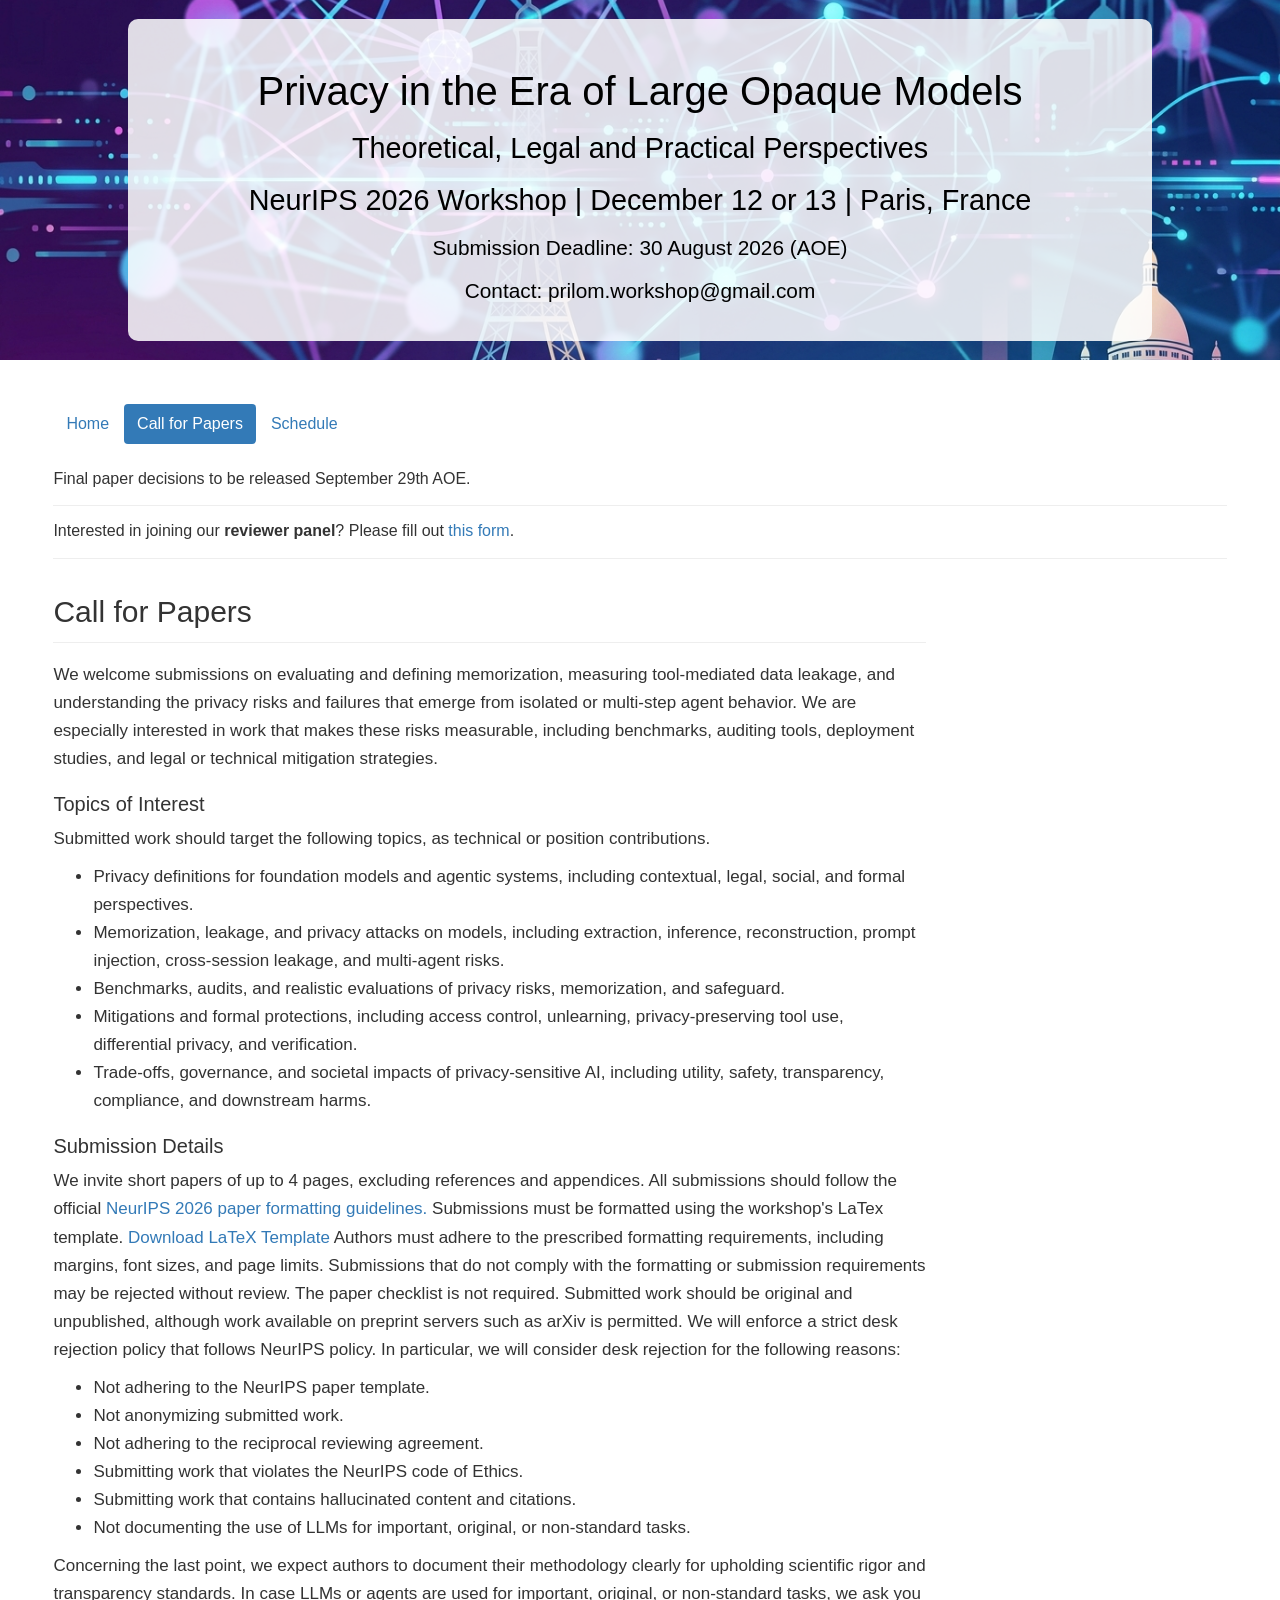
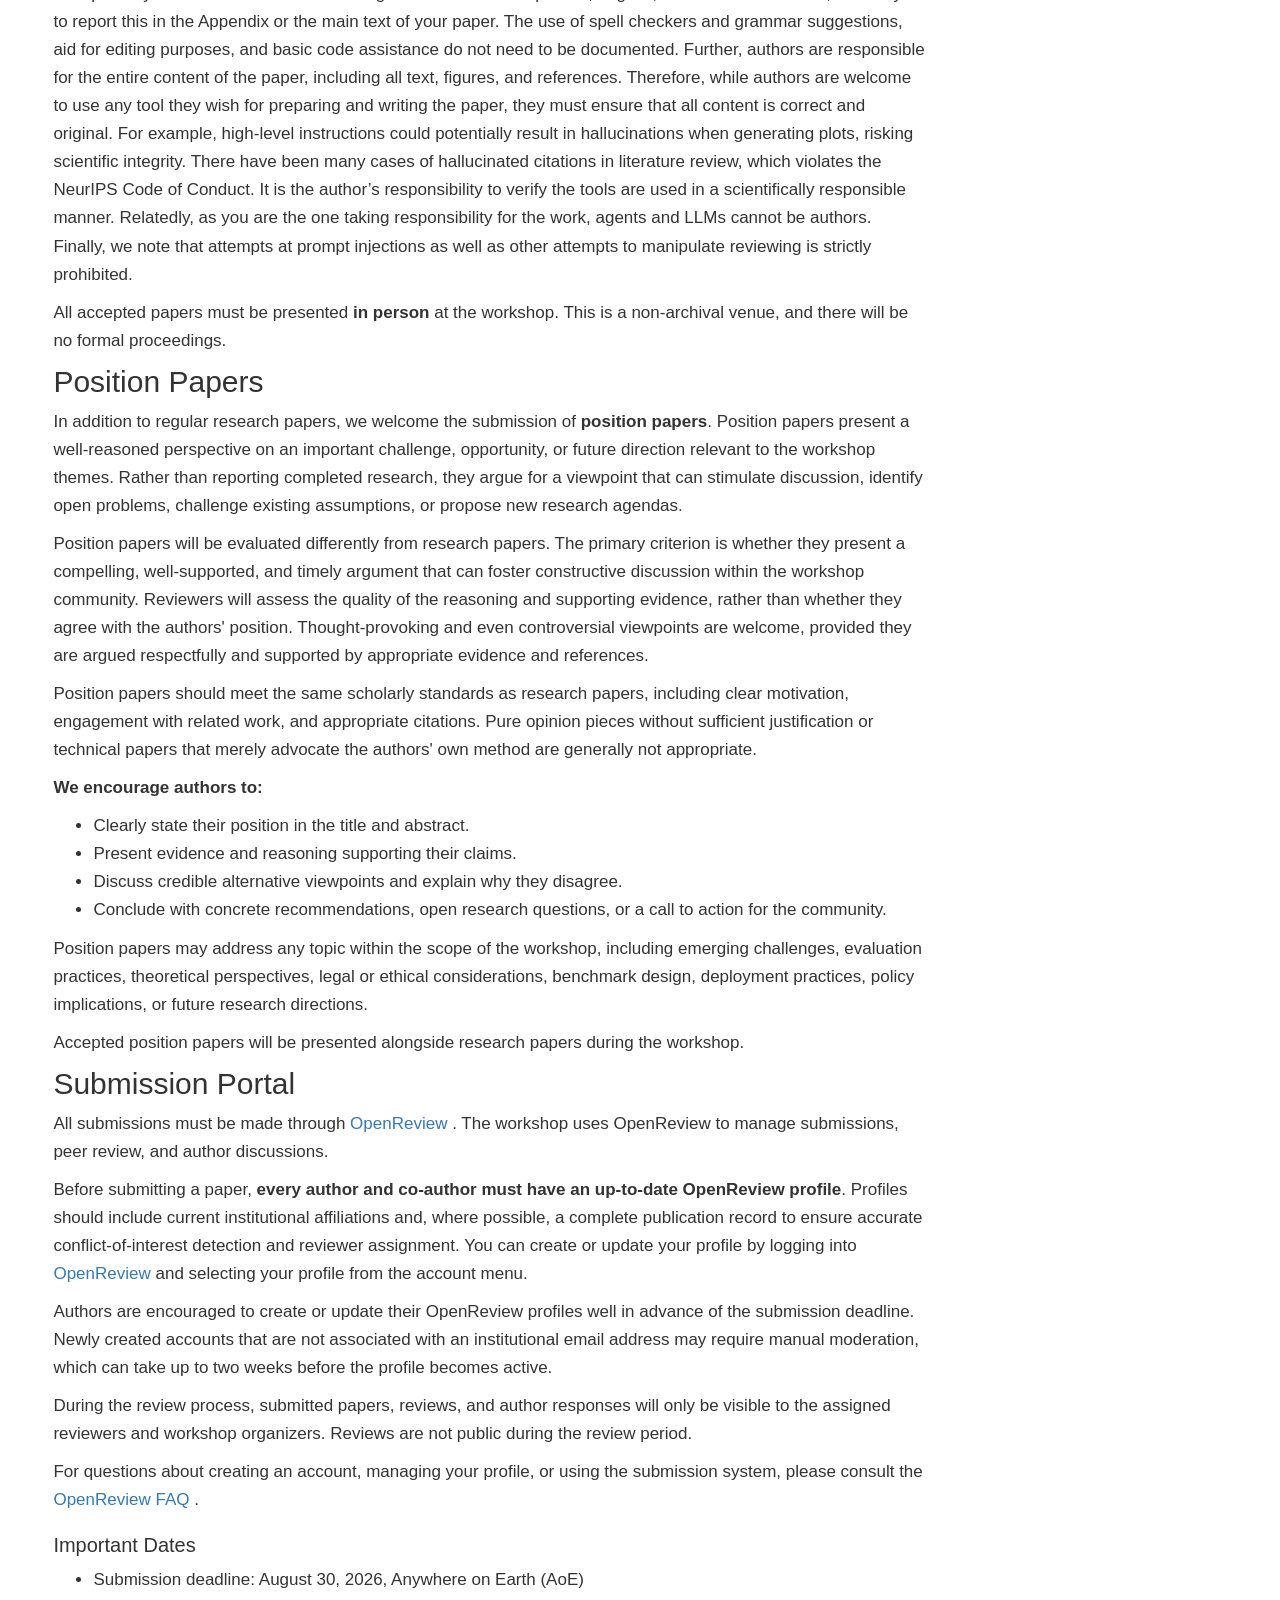
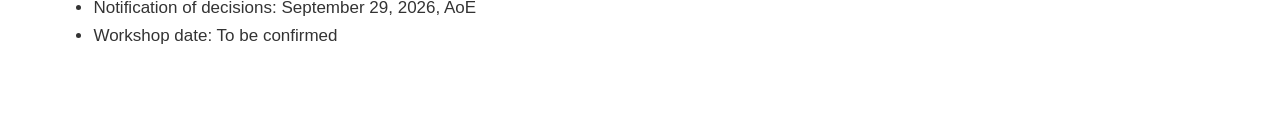
==== call_for_papers.html @ 222d39ac "Update LaTeX template download link for PriLOM workshop" ====
<!DOCTYPE html>
<html lang="en">
<head>
  <meta charset="UTF-8" />
  <meta name="author" content="PLOM Organizers" />
  <meta name="description" content="Workshop on Privacy in the Era of Large Opaque Models." />
  <meta name="viewport" content="width=device-width, initial-scale=1" />
  <title>Home | Privacy in the Era of Large Opaque Models</title>

  <!-- Bootstrap 3.3.1 (matches original) -->
  <link rel="stylesheet" href="https://maxcdn.bootstrapcdn.com/bootstrap/3.3.1/css/bootstrap.min.css" />
  <!-- Site stylesheet -->
  <link rel="stylesheet" href="style.css" />
</head>
<body>

<!-- ══════════════════════════════════
     JUMBOTRON
══════════════════════════════════ -->
<div class="jumbotron jumbotron-fluid back">
  <div class="container">
    <h1>Privacy in the Era of Large Opaque Models</h1>
    <h2>Theoretical, Legal and Practical Perspectives</h2>
    <h2>NeurIPS 2026 Workshop | December 12 or 13 | Paris, France</h2>
    <h3>Submission Deadline: 30 August 2026 (AOE)</h3>
    <h3>Contact: <a href="mailto:">prilom.workshop@gmail.com</a></h3>
  </div>
</div>

<!-- ══════════════════════════════════
     TOP NAV
══════════════════════════════════ -->
<div class="container">
  <nav class="top-nav">
    <ul class="nav nav-pills">
      <li ><a href="index.html">Home</a></li>
      <li class="active"><a href="call_for_papers.html">Call for Papers</a></li>
      <li><a href="schedule.html">Schedule</a></li>
      <li class="dropdown">
      </li>
    </ul>
  </nav>
</div>

<!-- ══════════════════════════════════
     ANNOUNCEMENTS
══════════════════════════════════ -->
<div class="container">
  <div class="row">
    <div class="col-xs-12">

      <div class="alert alert-info announcement" role="alert">
        Final paper decisions to be released September 29th AOE.
      </div>
      <div class="alert alert-info announcement" role="alert">
        Interested in joining our <strong>reviewer panel</strong>?
        Please fill out <a href="https://docs.google.com/forms/d/e/1FAIpQLSf-nZZMJaAhiIRJdKWaLdur88XLGtNEYJJ_a1kSJvndmay48g/viewform">this form</a>.
      </div>

    </div>
  </div>
</div>

<!-- ══════════════════════════════════
     MAIN TWO-COLUMN LAYOUT
══════════════════════════════════ -->
<div class="container">
  <div class="row">

    <!-- Main content -->
    <div class="col-xs-12 col-sm-9 col-md-9" id="main-content">
       <section id="cfp">
        <h2>Call for Papers</h2>
        <hr />
      
        <p>
          We welcome submissions on evaluating and defining memorization, measuring tool-mediated data leakage, 
          and understanding the privacy risks and failures that emerge from isolated or multi-step agent behavior. 
          We are especially interested in work that makes these risks measurable, including benchmarks, auditing tools, 
          deployment studies, and legal or technical mitigation strategies. 

        </p>
      
        <h3>Topics of Interest</h3>
         <p> Submitted work should target the following topics, as technical or position contributions.</p>
      
        <ul>
          <li>Privacy definitions for foundation models and agentic systems, including contextual, legal, social, and formal perspectives.</li>
        
          <li>Memorization, leakage, and privacy attacks on models, including extraction, inference, reconstruction, prompt injection, cross-session leakage, and multi-agent risks.</li>
        
          <li>Benchmarks, audits, and realistic evaluations of privacy risks, memorization, and safeguard.</li>
        
          <li>Mitigations and formal protections, including access control, unlearning, privacy-preserving tool use, differential privacy, and verification.</li>
        
          <li>Trade-offs, governance, and societal impacts of privacy-sensitive AI, including utility, safety, transparency, compliance, and downstream harms.</li>
        </ul>

        <h3>Submission Details</h3>

        <p>
          We invite short papers of up to 4 pages, excluding references and
          appendices. All submissions should follow the official
          <a href="https://media.neurips.cc/Conferences/NeurIPS2026/Formatting_Instructions_For_NeurIPS_2026.zip">
            NeurIPS 2026 paper formatting guidelines. 
          </a>
          Submissions must be formatted using the workshop's LaTex template. 
          <a href="assets/Formatting_Instructions_For_PriLOM_Workshop_NeurIPS_2026.zip"
             download>
            Download LaTeX Template
          </a>

          Authors must adhere to the prescribed formatting requirements, including margins, font sizes, and page limits. 
        Submissions that do not comply with the formatting or submission requirements may be rejected without review.
          The paper checklist is not required. 

          Submitted work should be original and unpublished, although work
          available on preprint servers such as arXiv is permitted. 
          We will enforce a strict desk rejection policy that follows NeurIPS policy. 
          In particular, we will consider desk rejection for the following reasons:
          <ul>
            <li> Not adhering to the NeurIPS paper template.</li>
            <li> Not anonymizing submitted work. </li>
            <li> Not adhering to the reciprocal reviewing agreement.  </li>
            <li> Submitting work that violates the NeurIPS code of Ethics. </li>
            <li> Submitting work that contains hallucinated content and citations. </li>
            <li> Not documenting the use of LLMs for important, original, or non-standard tasks. </li>
          </ul>

        </p>

         <p> Concerning the last point, we expect authors to document their methodology clearly for upholding scientific rigor 
           and transparency standards. In case LLMs or agents are used for important, original, or non-standard tasks, 
           we ask you to report this in the Appendix or the main text of your paper. 
           The use of spell checkers and grammar suggestions, aid for editing purposes, and basic code assistance do not need to be documented. 
           Further, authors are responsible for the entire content of the paper, including all text, figures, and references. 
           Therefore, while authors are welcome to use any tool they wish for preparing and writing the paper, they must ensure 
           that all content is correct and original. For example, high-level instructions could potentially result 
           in hallucinations when generating plots, risking scientific integrity. There have been many cases of 
           hallucinated citations in literature review, which violates the NeurIPS Code of Conduct. 
           It is the author’s responsibility to verify the tools are used in a scientifically responsible manner. 
           Relatedly, as you are the one taking responsibility for the work, agents and LLMs cannot be authors. Finally, we note that 
           attempts at prompt injections as well as other attempts to manipulate reviewing is strictly prohibited.
</p>

        <p>
          All accepted papers must be presented <strong>in person</strong> at
          the workshop. This is a non-archival venue, and there will be no
          formal proceedings.
        </p>

         <h2>Position Papers</h2>

        <p>
          In addition to regular research papers, we welcome the submission of
          <strong>position papers</strong>. Position papers present a well-reasoned
          perspective on an important challenge, opportunity, or future direction
          relevant to the workshop themes. Rather than reporting completed research,
          they argue for a viewpoint that can stimulate discussion, identify open
          problems, challenge existing assumptions, or propose new research agendas.
        </p>
        
        <p>
          Position papers will be evaluated differently from research papers. The
          primary criterion is whether they present a compelling, well-supported, and
          timely argument that can foster constructive discussion within the workshop
          community. Reviewers will assess the quality of the reasoning and supporting
          evidence, rather than whether they agree with the authors' position.
          Thought-provoking and even controversial viewpoints are welcome, provided
          they are argued respectfully and supported by appropriate evidence and
          references.
        </p>
        
        <p>
          Position papers should meet the same scholarly standards as research papers,
          including clear motivation, engagement with related work, and appropriate
          citations. Pure opinion pieces without sufficient justification or technical
          papers that merely advocate the authors' own method are generally not
          appropriate.
        </p>
        
        <p><strong>We encourage authors to:</strong></p>
        <ul>
          <li>Clearly state their position in the title and abstract.</li>
          <li>Present evidence and reasoning supporting their claims.</li>
          <li>Discuss credible alternative viewpoints and explain why they disagree.</li>
          <li>Conclude with concrete recommendations, open research questions, or a call to action for the community.</li>
        </ul>
        
        <p>
          Position papers may address any topic within the scope of the workshop,
          including emerging challenges, evaluation practices, theoretical
          perspectives, legal or ethical considerations, benchmark design, deployment
          practices, policy implications, or future research directions.
        </p>
        
        <p>
          Accepted position papers will be presented alongside research papers during
          the workshop.
        </p>

        <h2>Submission Portal</h2>

          <p>
            All submissions must be made through
            <a href="https://openreview.net/group?id=NeurIPS.cc/2026/Workshop/MPLR-FM#tab-your-consoles" target="_blank" rel="noopener noreferrer">
              OpenReview
            </a>.
            The workshop uses OpenReview to manage submissions, peer review, and author
            discussions.
          </p>
          
          <p>
            Before submitting a paper, <strong>every author and co-author must have an
            up-to-date OpenReview profile</strong>. Profiles should include current
            institutional affiliations and, where possible, a complete publication
            record to ensure accurate conflict-of-interest detection and reviewer
            assignment. You can create or update your profile by logging into
            <a href="https://openreview.net/" target="_blank" rel="noopener noreferrer">
              OpenReview
            </a>
            and selecting your profile from the account menu.
          </p>
          
          <p>
            Authors are encouraged to create or update their OpenReview profiles well in
            advance of the submission deadline. Newly created accounts that are not
            associated with an institutional email address may require manual moderation,
            which can take up to two weeks before the profile becomes active.
          </p>
          
          <p>
            During the review process, submitted papers, reviews, and author responses
            will only be visible to the assigned reviewers and workshop organizers.
            Reviews are not public during the review period.
          </p>
          
          <p>
            For questions about creating an account, managing your profile, or using the
            submission system, please consult the
            <a href="https://openreview.net/faq" target="_blank" rel="noopener noreferrer">
              OpenReview FAQ
            </a>.
          </p>

        <h3>Important Dates</h3>

        <ul>
          <li>Submission deadline: August 30, 2026, Anywhere on Earth (AoE)</li>
          <li>Notification of decisions: September 29, 2026, AoE</li>
          <li>Workshop date: To be confirmed</li>
        </ul>
      </section>
     </div><!-- /main-content -->
  </div><!-- /row -->
</div><!-- /container -->
  
      

<!-- Scripts -->
<script src="https://ajax.googleapis.com/ajax/libs/jquery/1.11.1/jquery.min.js"></script>
<script src="https://maxcdn.bootstrapcdn.com/bootstrap/3.3.1/js/bootstrap.min.js"></script>
<script src="script.js"></script>
</body>
</html>
---- style.css ----
body {
  font-family: "Helvetica Neue", Helvetica, Arial, sans-serif;
  font-size: 16px;
  line-height: 1.6;
  color: #333;
  background: #fff;
}

.container {
  width: 94%;
  max-width: 1350px;
}

a {
  color: #337ab7;
}

a:hover,
a:focus {
  color: #23527c;
}

h1, h2, h3 {
  font-family: inherit;
}

p {
  margin: 0 0 10px;
}

hr {
  margin-top: 16px;
  margin-bottom: 16px;
  border: 0;
  border-top: 1px solid #eee;
}

/* Custom Header Styling */
.back {
  background-image: url('Background_header.png');
  background-size: cover;
  background-position: center;
  background-repeat: no-repeat;
  height: 40vh; /* Header height reduced by 1/3 */
  display: flex;
  justify-content: center;
  align-items: center;
}

.jumbotron .container {
  background-color: rgba(255, 255, 255, 0.85); /* Light background */
  color: #000000; /* Black text */
  padding: 30px;
  border-radius: 10px;
  text-align: center;
  max-width: 80%;
  width: 100%;
}

/* Force all text inside the box to be black */
.jumbotron .container h1,
.jumbotron .container h2,
.jumbotron .container h3,
.jumbotron .container a {
  color: #000000;
}

.jumbotron h1 {
  font-size: 2.5em; /* Slightly adjusted to fit smaller header height */
  margin-bottom: 15px;
}

.jumbotron h2 {
  font-size: 1.8em;
  margin-bottom: 10px;
}

.jumbotron h3 {
  font-size: 1.3em;
  margin-bottom: 8px;
}

/* Top navigation: classic Bootstrap-pills look */
.top-nav {
  padding: 14px 0 10px;
  margin-bottom: 12px;
}

.top-nav .nav-pills > li > a {
  padding: 7px 13px;
  border-radius: 4px;
  color: #337ab7;
  font-weight: 400;
  font-size: 16px
}

.top-nav .nav-pills > li.active > a,
.top-nav .nav-pills > li.active > a:hover,
.top-nav .nav-pills > li.active > a:focus {
  color: #fff;
  background-color: #337ab7;
}

.top-nav .nav-pills > li > a:hover,
.top-nav .nav-pills > li > a:focus {
  background-color: #eee;
}

.top-nav .dropdown-menu {
  font-size: 16px;
}

/* Announcements: match the old page's simple text + horizontal rule feel */
.announcement {
  padding: 0;
  margin: 0 0 12px;
  border: 0;
  border-radius: 0;
  background: transparent !important;
  color: #333 !important;
  font-size: 16px;
}

.announcement:after {
  content: "";
  display: block;
  margin-top: 14px;
  border-top: 1px solid #eee;
}

.announcement a {
  font-weight: 400;
  color: #337ab7 !important;
}

/* Sidebar */
#sidebar {
  padding-top: 28px;
}

.sidebar-nav {
  position: sticky;
  top: 15px;
}

.sidebar-nav > li > a {
  color: #337ab7;
  padding: 4px 10px;
  font-size: 16px;
}

.sidebar-nav > li > a:hover,
.sidebar-nav > li > a:focus {
  background: #eee;
  color: #23527c;
}

.sidebar-nav > li.active > a,
.sidebar-nav > li.active > a:hover,
.sidebar-nav > li.active > a:focus {
  color: #fff;
  background: #337ab7;
  border-radius: 4px;
}

/* Main content */
#main-content {
  padding-bottom: 60px;
  font-size: 17px;
  line-height: 1.65;
}

section {
  padding-top: 24px;
  scroll-margin-top: 18px;
}

section h1,
section h2 {
  margin-top: 0;
  margin-bottom: 10px;
  font-weight: 500;
  line-height: 1.1;
  color: #333;
}

section h1 {
  font-size: 36px;
}

section h2 {
  font-size: 30px;
}

section h3 {
  font-size: 20px;
}

section hr {
  border-top: 1px solid #eee;
  margin: 14px 0 18px;
}

/* About image */
.about-img-wrap {
  margin: 18px 0 20px;
  text-align: center;
}

.about-img {
  display: inline-block;
  max-width: 100%;
  height: auto;
  border-radius: 0;
  box-shadow: none;
}

/* People grid */
.person-row {
  margin-top: 4px;
}

.person-card {
  text-align: center;
  min-height: 240px;
  margin-bottom: 32px;
  padding: 0 8px;
}

.person-photo-wrap {
  display: flex;
  justify-content: center;
  margin-bottom: 9px;
}

.person-initials,
.person-photo {
  width: 150px;
  height: 150px;
  border-radius: 50%;
  border: 1px solid #ddd;
}

.person-initials {
  display: flex;
  align-items: center;
  justify-content: center;
  background: #f5f5f5;
  color: #555;
  font-size: 22px;
  font-weight: 500;
}

.person-photo {
  object-fit: cover;
}

.person-name {
  margin-bottom: 2px;
  font-size: 16px;
  line-height: 1.3;
  font-weight: 600;
}

.person-name a {
  color: #337ab7;
}

.person-role {
  margin-bottom: 0;
  font-size: 13px;
  line-height: 1.35;
  color: #555;
}

/* Sponsors */
.sponsor-level {
  margin: 0 0 14px;
  font-size: 22px;
  font-weight: 500;
  color: #333;
}

.sponsor-logos {
  display: flex;
  flex-wrap: wrap;
  align-items: center;
  gap: 26px;
  margin-bottom: 18px;
}

.sponsor-logo {
  max-height: 70px;
  max-width: 210px;
  object-fit: contain;
}

/* Mobile */
@media (max-width: 767px) {
  .back {
    padding: 28px 0 24px;
  }

  .back h1 {
    font-size: 28px;
  }

  .back h2 {
    font-size: 18px;
  }

  .back h3 {
    font-size: 14px;
  }

  .top-nav {
    overflow-x: auto;
    white-space: nowrap;
  }

  .top-nav .nav-pills > li {
    float: none;
    display: inline-block;
  }

  section h1 {
    font-size: 30px;
  }

  section h2 {
    font-size: 26px;
  }

  .person-card {
    min-height: 132px;
  }

  .person-initials,
  .person-photo {
    width: 66px;
    height: 66px;
    font-size: 18px;
  }
}

/* ========================================
   WORKSHOP SCHEDULE
======================================== */

.schedule-table {
  margin-top: 20px;
  background-color: #ffffff;
  border-collapse: separate;
  border-spacing: 0;
}

.schedule-table > thead > tr > th {
  padding: 13px 15px;
  vertical-align: middle;
  color: #2f4f68;
  background-color: #edf3f7;
  border-color: #d7e1e8;
  font-weight: 600;
}

.schedule-table > thead > tr:first-child > th {
  font-size: 17px;
  letter-spacing: 0.2px;
}

.schedule-table > tbody > tr > td {
  padding: 14px 15px;
  vertical-align: middle;
  border-color: #dfe6eb;
  line-height: 1.5;
}

.schedule-time-heading {
  width: 85px;
}

.schedule-time {
  width: 85px;
  white-space: nowrap;
  text-align: center;
  color: #37546b;
  font-weight: 600;
}

.schedule-event {
  min-width: 260px;
}

.session-icon {
  display: inline-block;
  width: 20px;
  margin-right: 7px;
  text-align: center;
  color: #52738c;
}

.session-duration {
  color: #6f7d87;
  white-space: nowrap;
}

/* Subtle session colors */

.schedule-opening {
  background-color: #f6f9fb;
}

.schedule-talk {
  background-color: #f1f6f9;
}

.schedule-break {
  background-color: #faf8f1;
}

.schedule-discussion {
  background-color: #f5f4f8;
}

.schedule-spotlight {
  background-color: #f4f6f9;
}

.schedule-panel {
  background-color: #eef4f6;
}

.schedule-lunch {
  background-color: #f8f6ef;
}

/* Slight visual separation between morning and afternoon */

.schedule-table > thead > tr > th:nth-child(3),
.schedule-table > tbody > tr > td:nth-child(3) {
  border-left-width: 2px;
  border-left-color: #c8d5de;
}

/* Subtle hover effect */

.schedule-table > tbody > tr > td {
  transition: background-color 0.15s ease;
}

.schedule-table > tbody > tr:hover > td {
  filter: brightness(0.985);
}

/* Note below the schedule */

.schedule-note {
  margin-top: 10px;
  color: #71808b;
  font-size: 14px;
}

.schedule-note .fa {
  margin-right: 5px;
  color: #52738c;
}

/* Mobile layout */

@media (max-width: 767px) {
  .schedule-table > thead > tr > th,
  .schedule-table > tbody > tr > td {
    padding: 10px;
  }

  .schedule-event {
    min-width: 230px;
  }

  .schedule-time {
    width: 70px;
  }

  .session-icon {
    margin-right: 4px;
  }
}
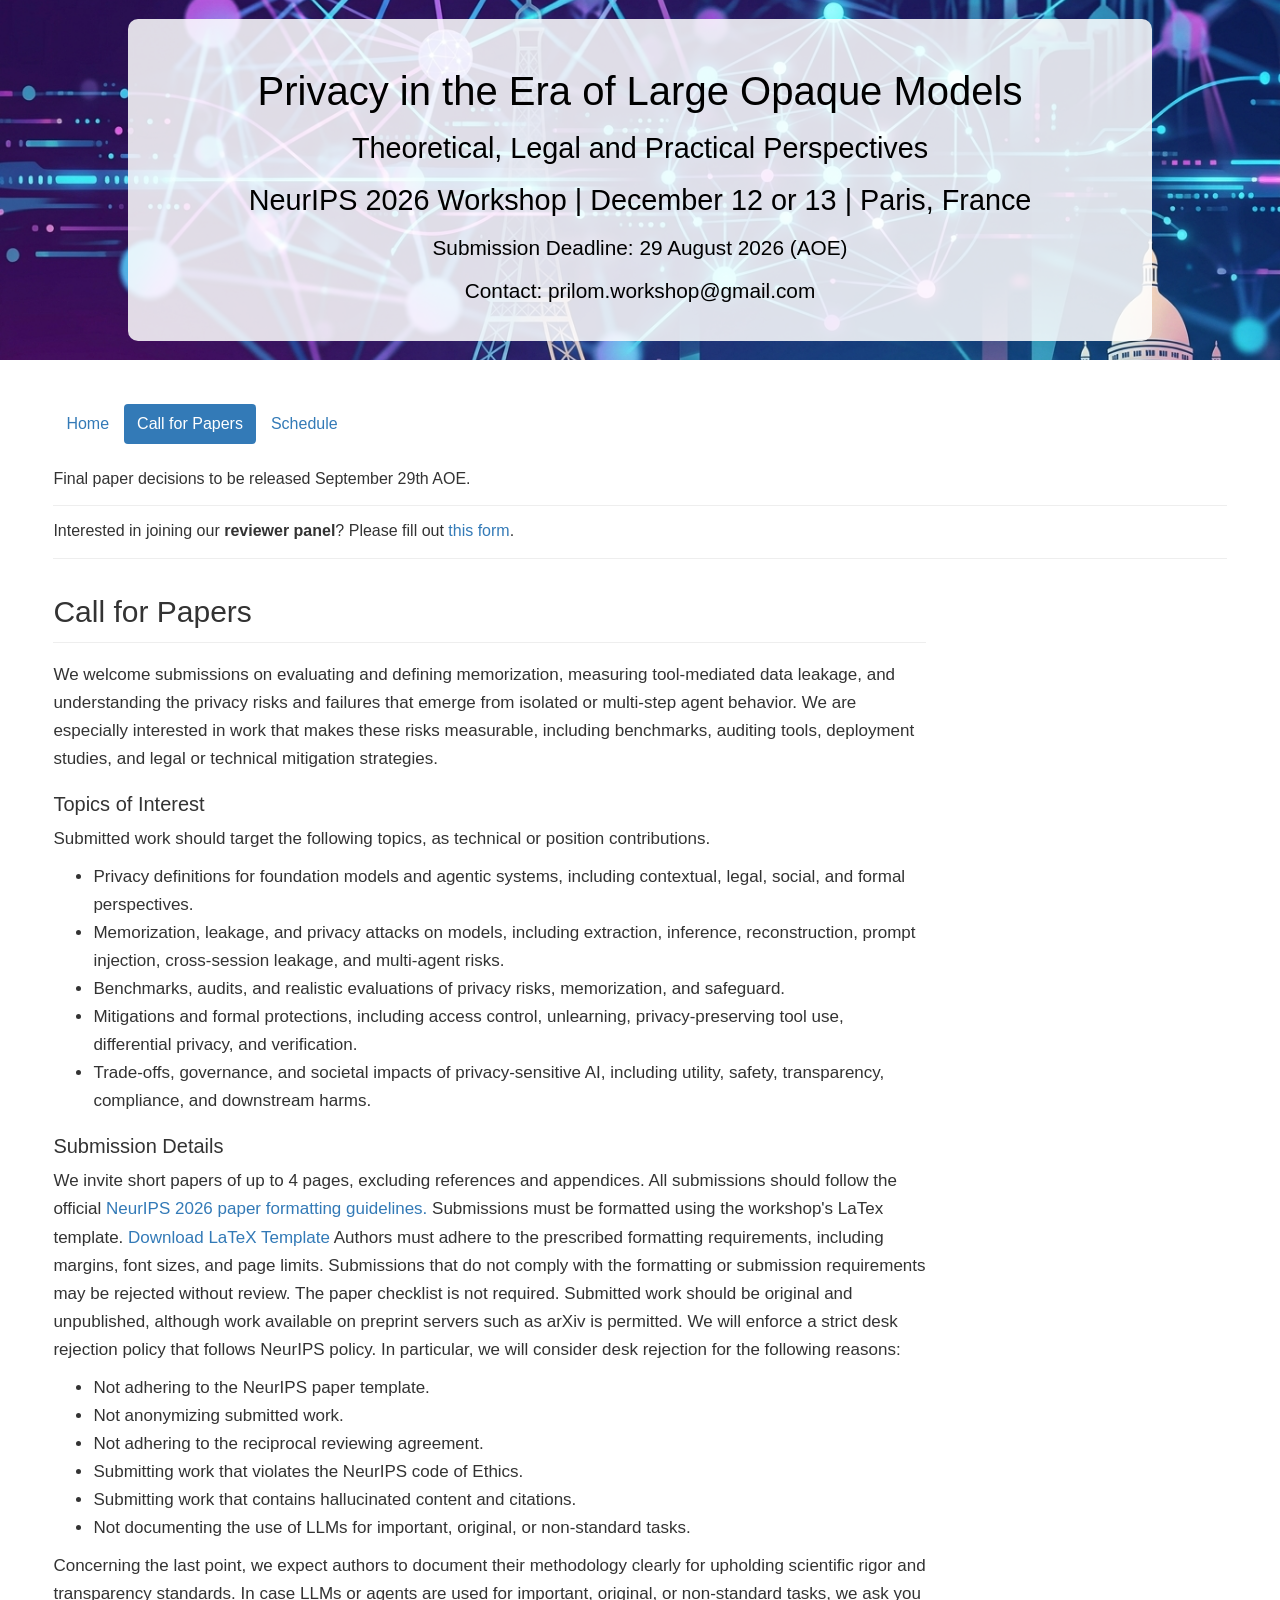
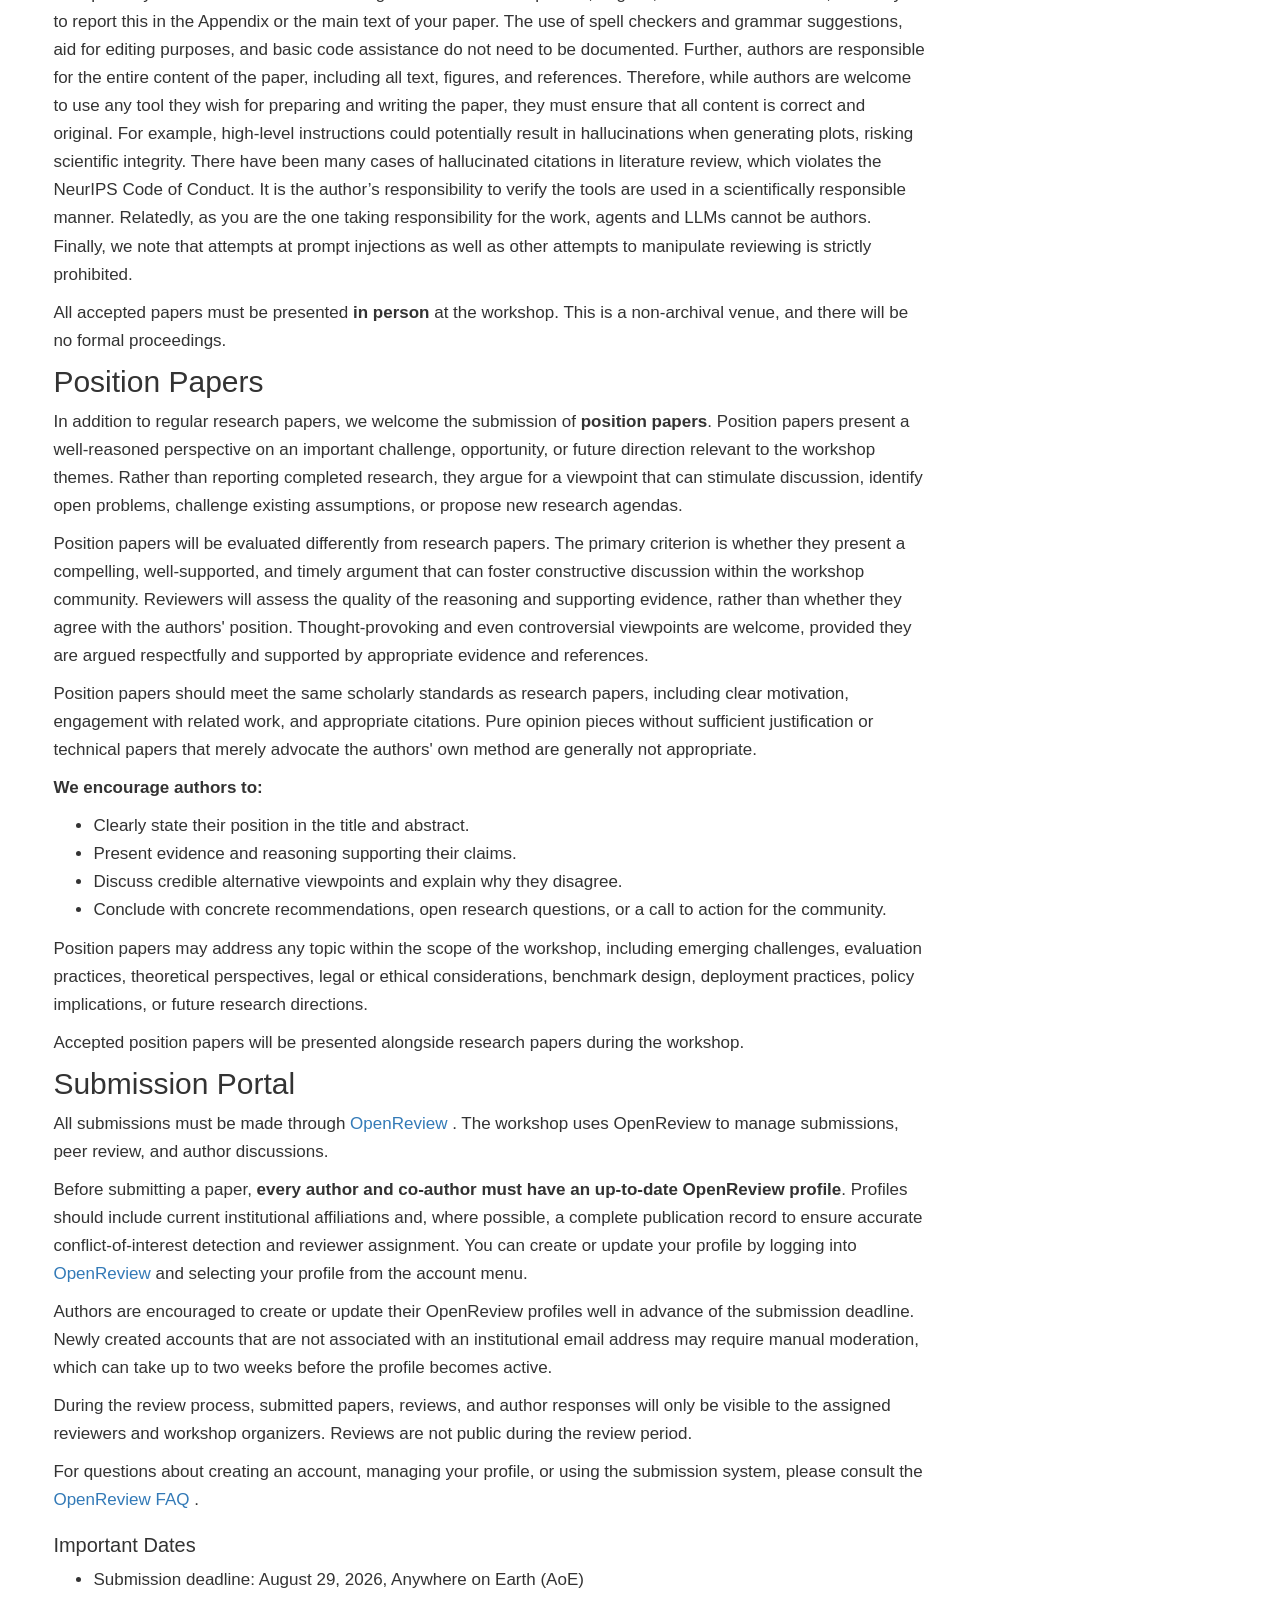
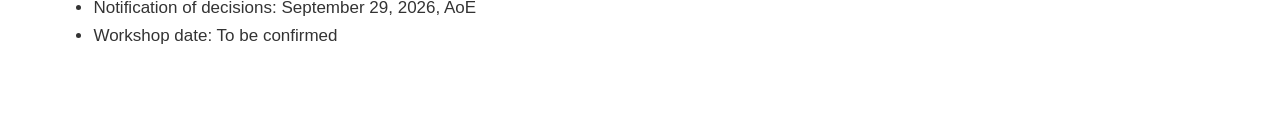
==== commit 1fdf84cb: "Update call_for_papers.html" ====
--- a/call_for_papers.html
+++ b/call_for_papers.html
@@ -22,7 +22,7 @@
     <h1>Privacy in the Era of Large Opaque Models</h1>
     <h2>Theoretical, Legal and Practical Perspectives</h2>
     <h2>NeurIPS 2026 Workshop | December 12 or 13 | Paris, France</h2>
-    <h3>Submission Deadline: 30 August 2026 (AOE)</h3>
+    <h3>Submission Deadline: 29 August 2026 (AOE)</h3>
     <h3>Contact: <a href="mailto:">prilom.workshop@gmail.com</a></h3>
   </div>
 </div>
@@ -105,7 +105,7 @@
             NeurIPS 2026 paper formatting guidelines. 
           </a>
           Submissions must be formatted using the workshop's LaTex template. 
-          <a href="assets/Formatting_Instructions_For_PriLOM_Workshop_NeurIPS_2026.zip"
+          <a href="/foundation_model_agentic_privacy/assets/Formatting_Instructions_For_PriLOM_Workshop_NeurIPS_2026.zip"
              download>
             Download LaTeX Template
           </a>
@@ -246,7 +246,7 @@
         <h3>Important Dates</h3>
 
         <ul>
-          <li>Submission deadline: August 30, 2026, Anywhere on Earth (AoE)</li>
+          <li>Submission deadline: August 29, 2026, Anywhere on Earth (AoE)</li>
           <li>Notification of decisions: September 29, 2026, AoE</li>
           <li>Workshop date: To be confirmed</li>
         </ul>
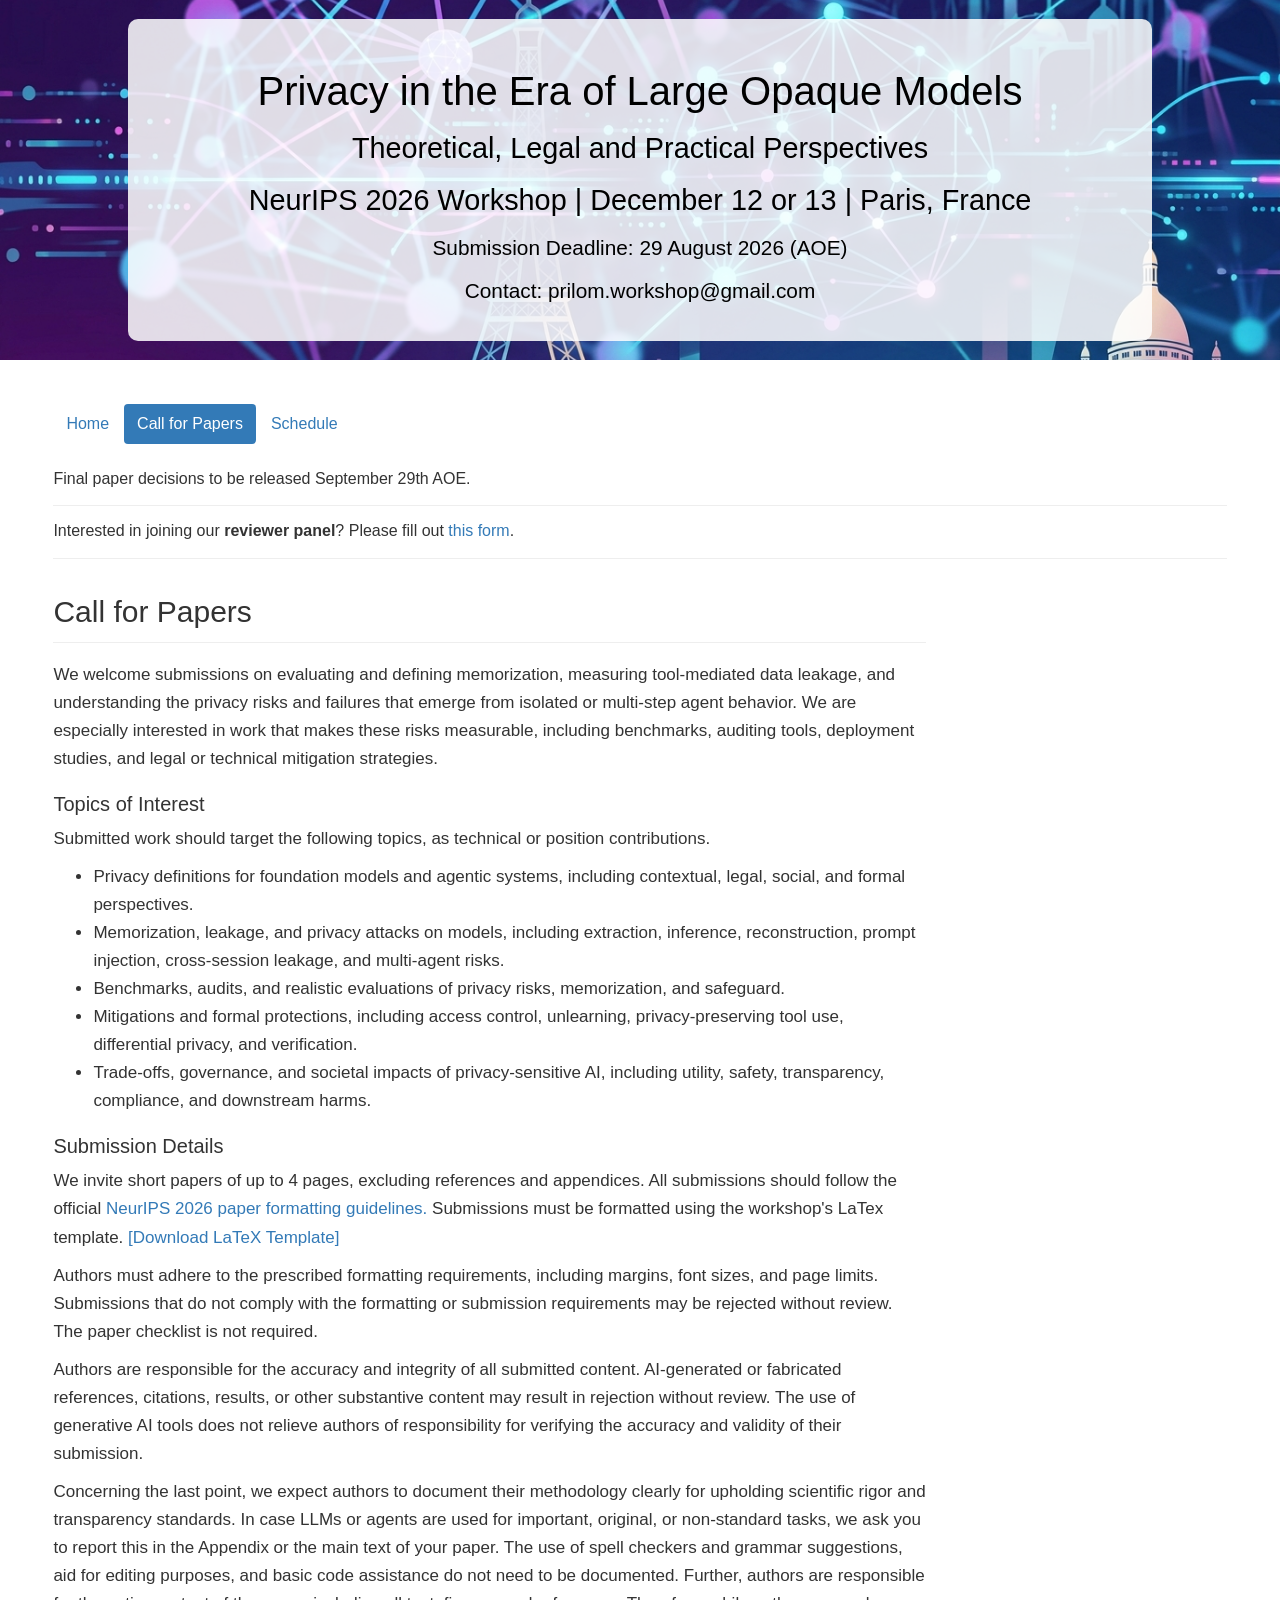
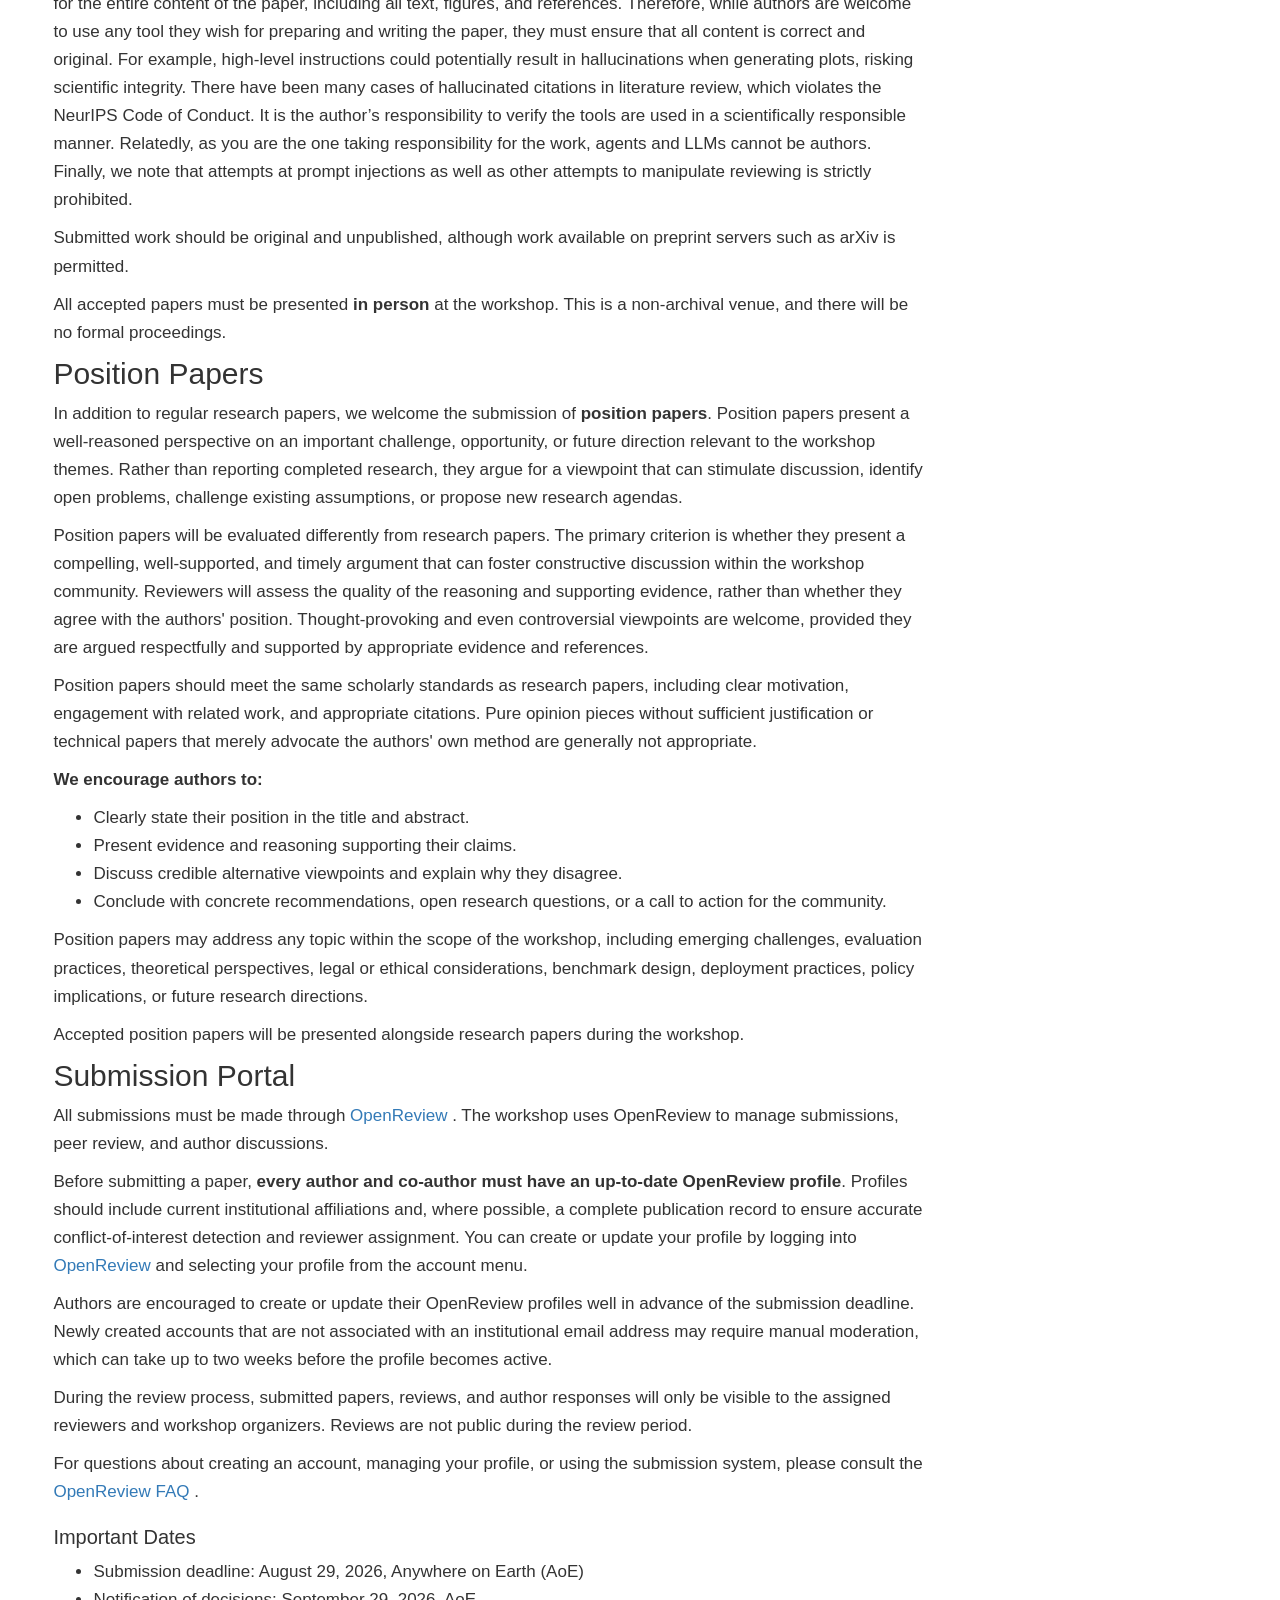
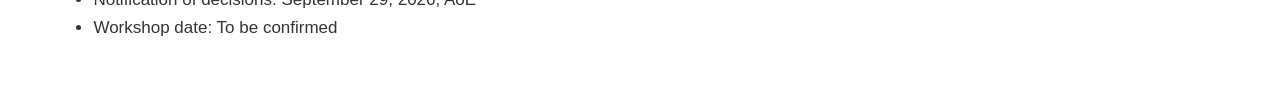
==== commit 4ef1b02c: "Revise submission guidelines and formatting details Updated formatting instructions and clarified su" ====
--- a/call_for_papers.html
+++ b/call_for_papers.html
@@ -107,27 +107,17 @@
           Submissions must be formatted using the workshop's LaTex template. 
           <a href="/foundation_model_agentic_privacy/assets/Formatting_Instructions_For_PriLOM_Workshop_NeurIPS_2026.zip"
              download>
-            Download LaTeX Template
+            [Download LaTeX Template]
           </a>
 
+          <p>
           Authors must adhere to the prescribed formatting requirements, including margins, font sizes, and page limits. 
-        Submissions that do not comply with the formatting or submission requirements may be rejected without review.
-          The paper checklist is not required. 
-
-          Submitted work should be original and unpublished, although work
-          available on preprint servers such as arXiv is permitted. 
-          We will enforce a strict desk rejection policy that follows NeurIPS policy. 
-          In particular, we will consider desk rejection for the following reasons:
-          <ul>
-            <li> Not adhering to the NeurIPS paper template.</li>
-            <li> Not anonymizing submitted work. </li>
-            <li> Not adhering to the reciprocal reviewing agreement.  </li>
-            <li> Submitting work that violates the NeurIPS code of Ethics. </li>
-            <li> Submitting work that contains hallucinated content and citations. </li>
-            <li> Not documenting the use of LLMs for important, original, or non-standard tasks. </li>
-          </ul>
-
-        </p>
+          Submissions that do not comply with the formatting or submission requirements may be rejected without review.
+          The paper checklist is not required. </p>
+          <p>
+          Authors are responsible for the accuracy and integrity of all submitted content. 
+            AI-generated or fabricated references, citations, results, or other substantive content may result in rejection without review. 
+            The use of generative AI tools does not relieve authors of responsibility for verifying the accuracy and validity of their submission.
 
          <p> Concerning the last point, we expect authors to document their methodology clearly for upholding scientific rigor 
            and transparency standards. In case LLMs or agents are used for important, original, or non-standard tasks, 
@@ -141,7 +131,12 @@
            It is the author’s responsibility to verify the tools are used in a scientifically responsible manner. 
            Relatedly, as you are the one taking responsibility for the work, agents and LLMs cannot be authors. Finally, we note that 
            attempts at prompt injections as well as other attempts to manipulate reviewing is strictly prohibited.
-</p>
+        </p>
+        <p>
+          Submitted work should be original and unpublished, although work
+          available on preprint servers such as arXiv is permitted. 
+          
+          </p>
 
         <p>
           All accepted papers must be presented <strong>in person</strong> at
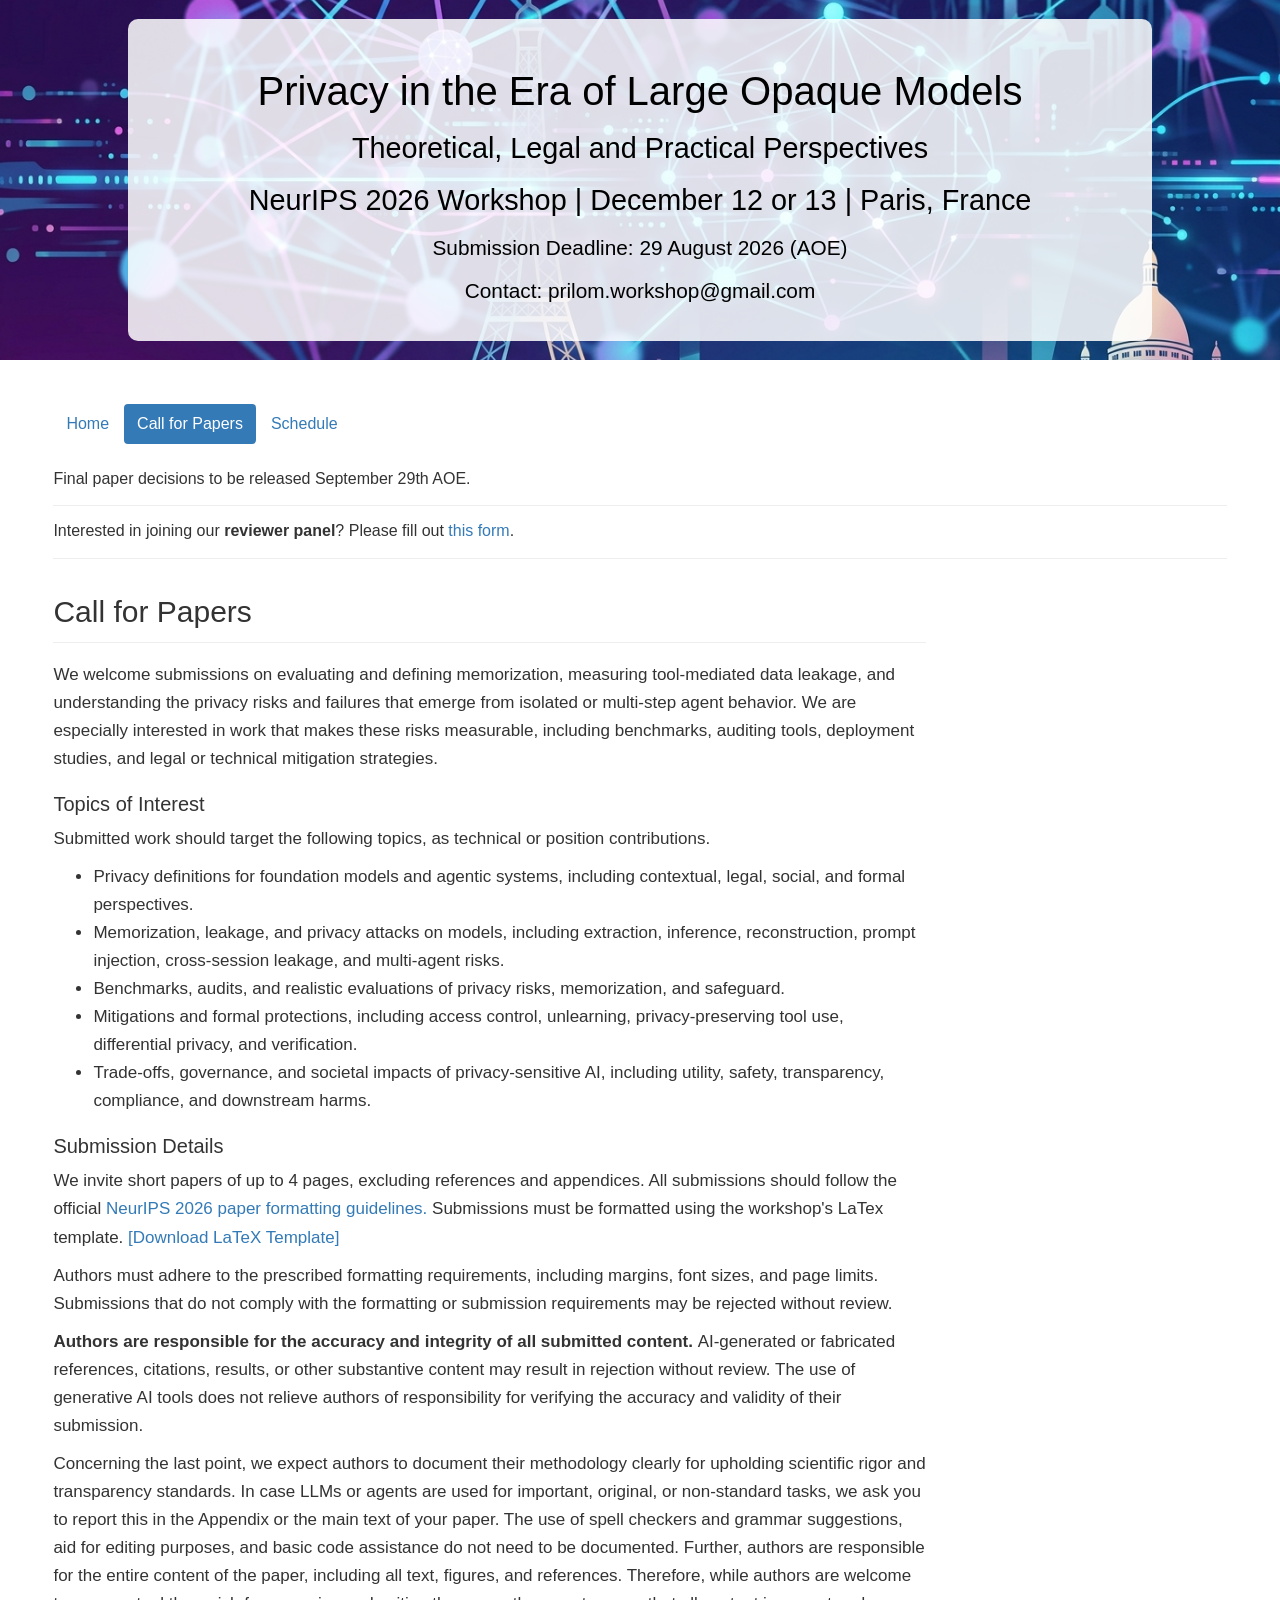
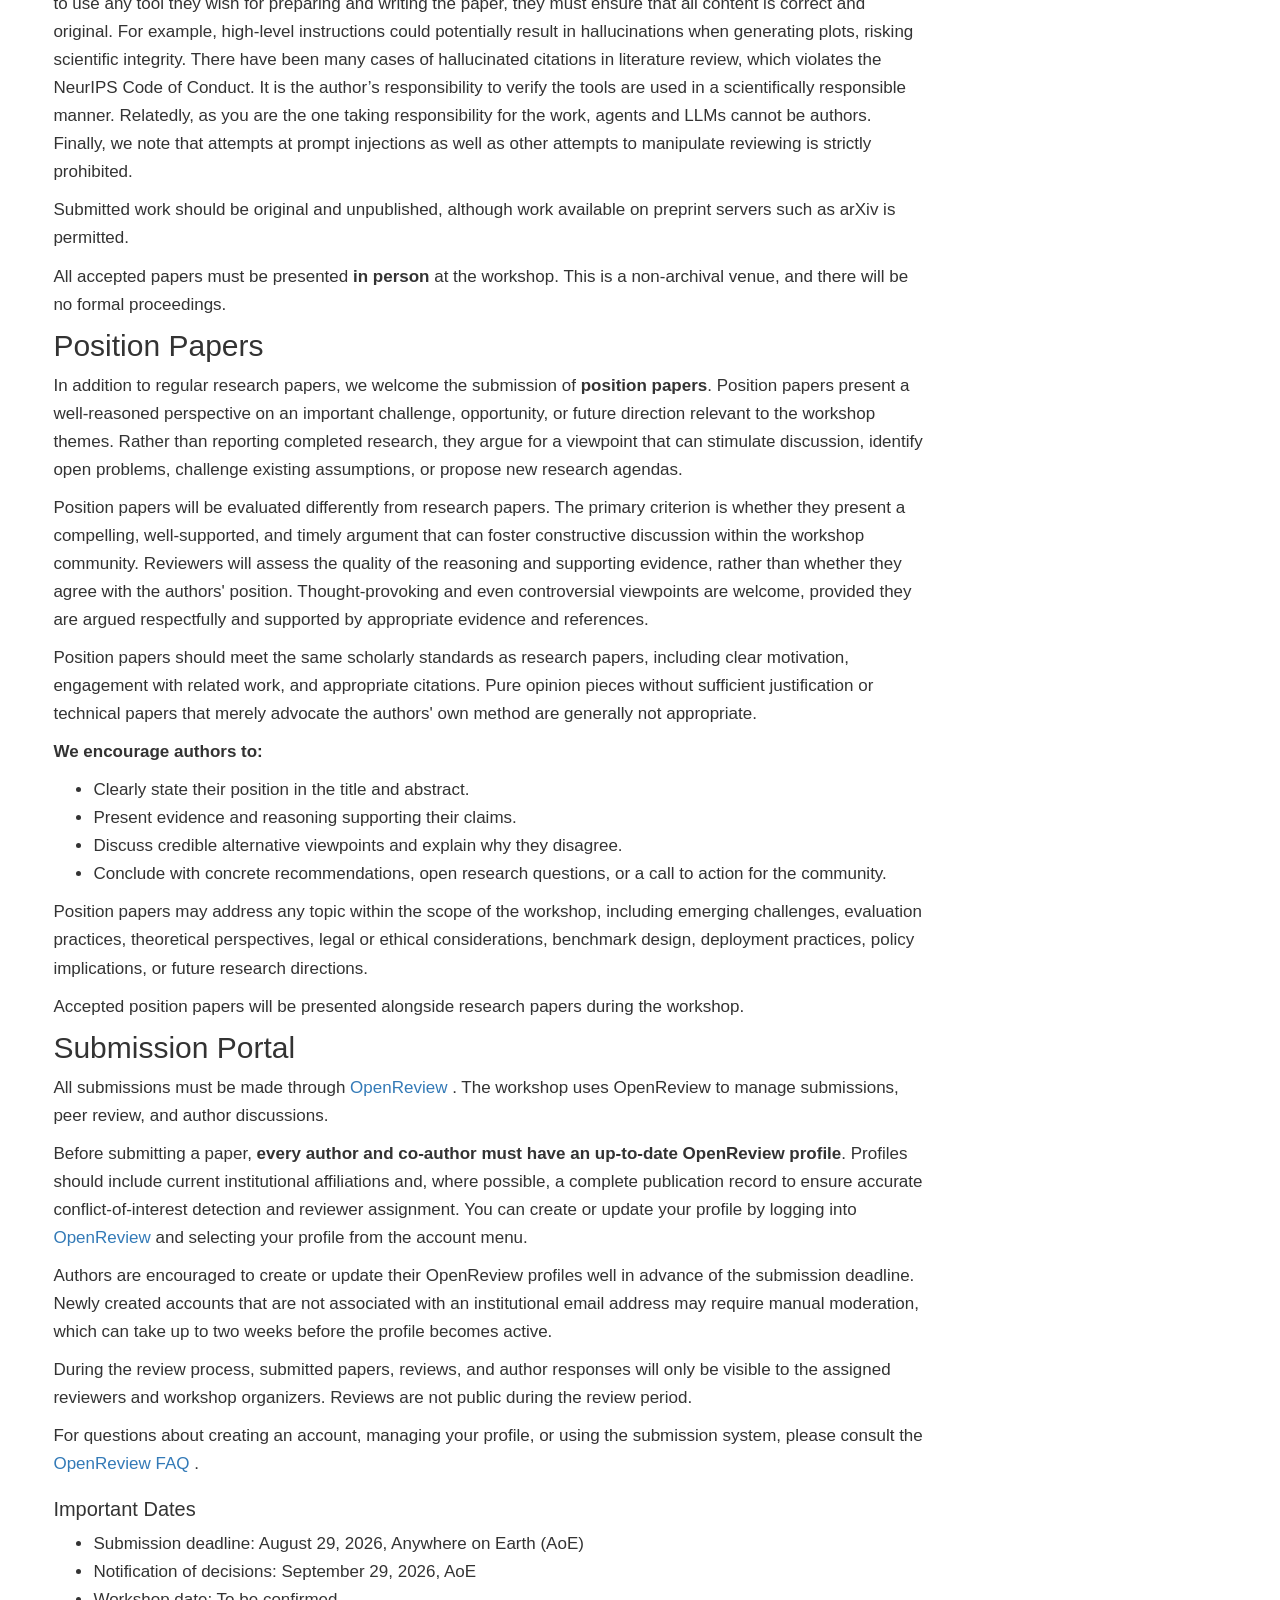
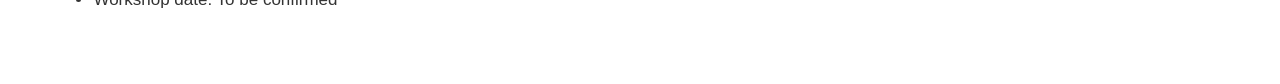
==== commit c2b5b225: "Bold authors' responsibility statement in submission guidelines Emphasized authors' responsibility b" ====
--- a/call_for_papers.html
+++ b/call_for_papers.html
@@ -113,9 +113,9 @@
           <p>
           Authors must adhere to the prescribed formatting requirements, including margins, font sizes, and page limits. 
           Submissions that do not comply with the formatting or submission requirements may be rejected without review.
-          The paper checklist is not required. </p>
-          <p>
-          Authors are responsible for the accuracy and integrity of all submitted content. 
+          </p>
+          <p>
+          <b>Authors are responsible for the accuracy and integrity of all submitted content.  </b>
             AI-generated or fabricated references, citations, results, or other substantive content may result in rejection without review. 
             The use of generative AI tools does not relieve authors of responsibility for verifying the accuracy and validity of their submission.
 
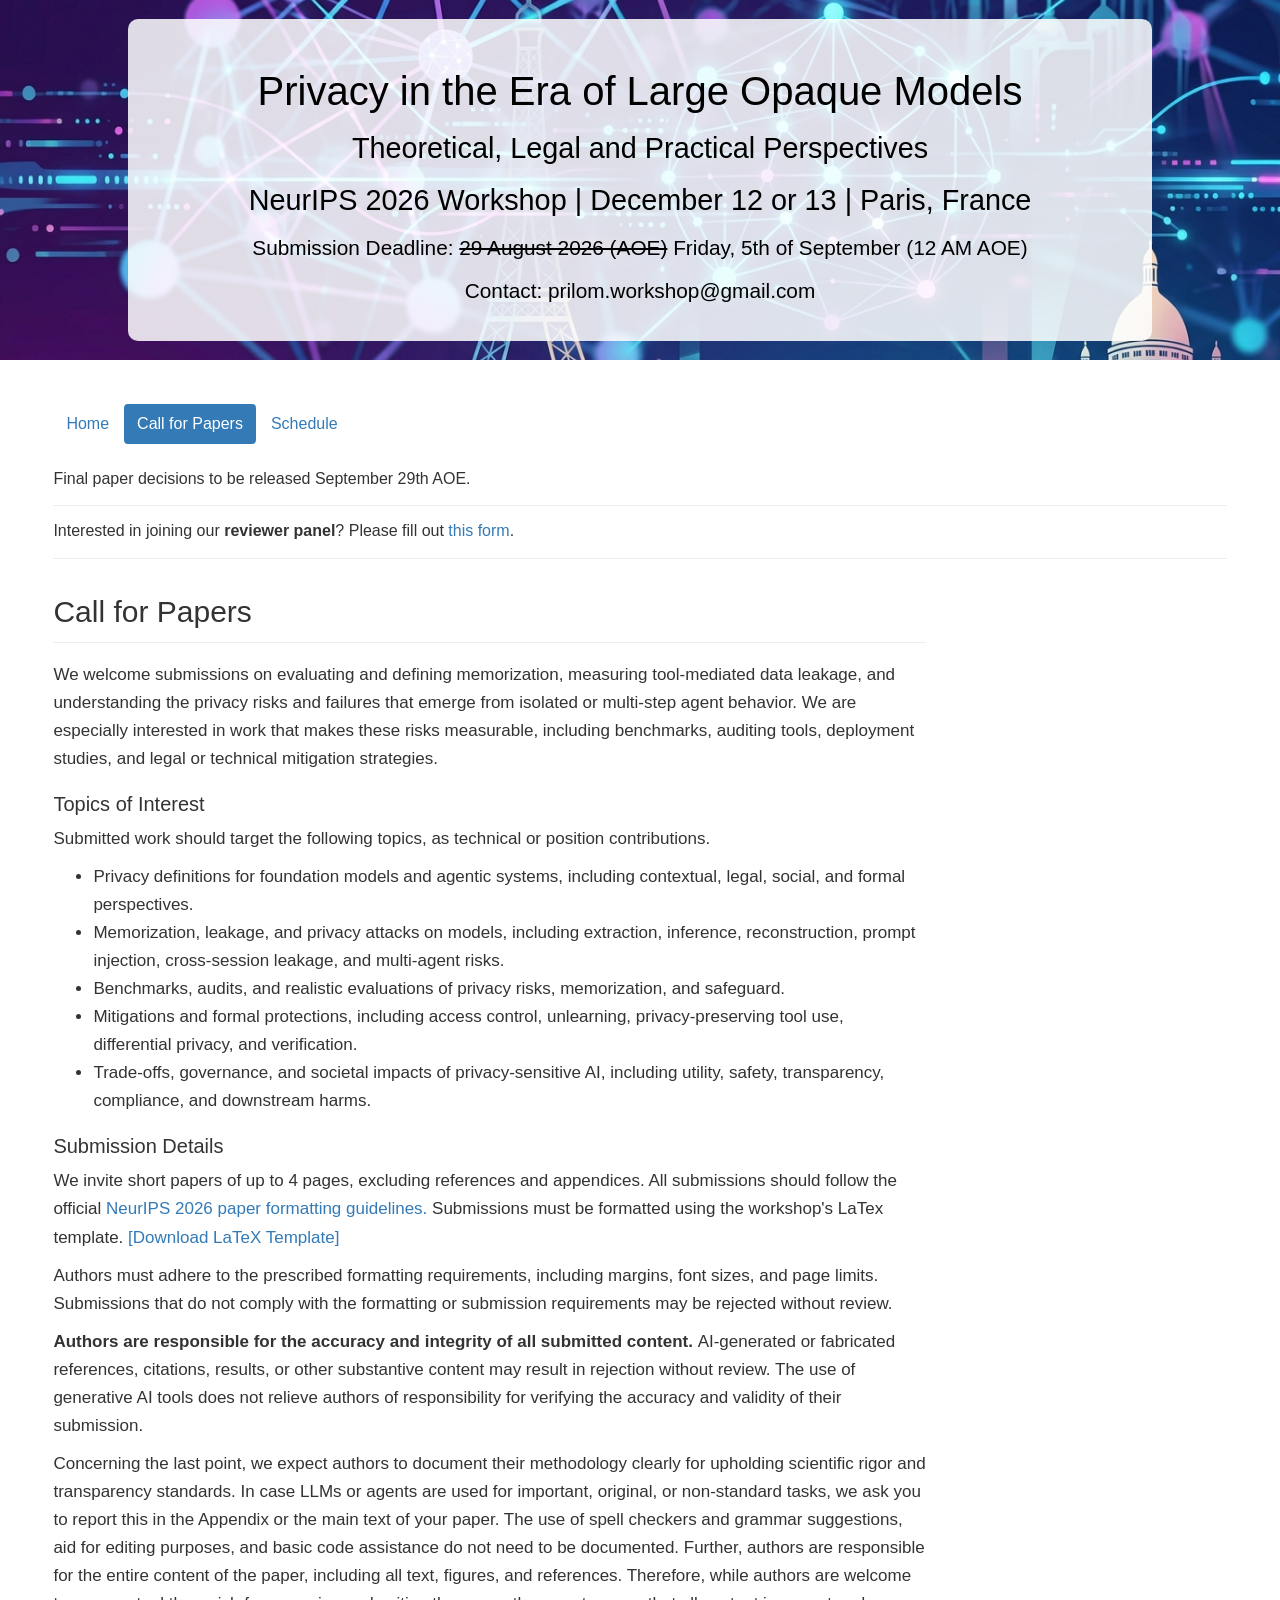
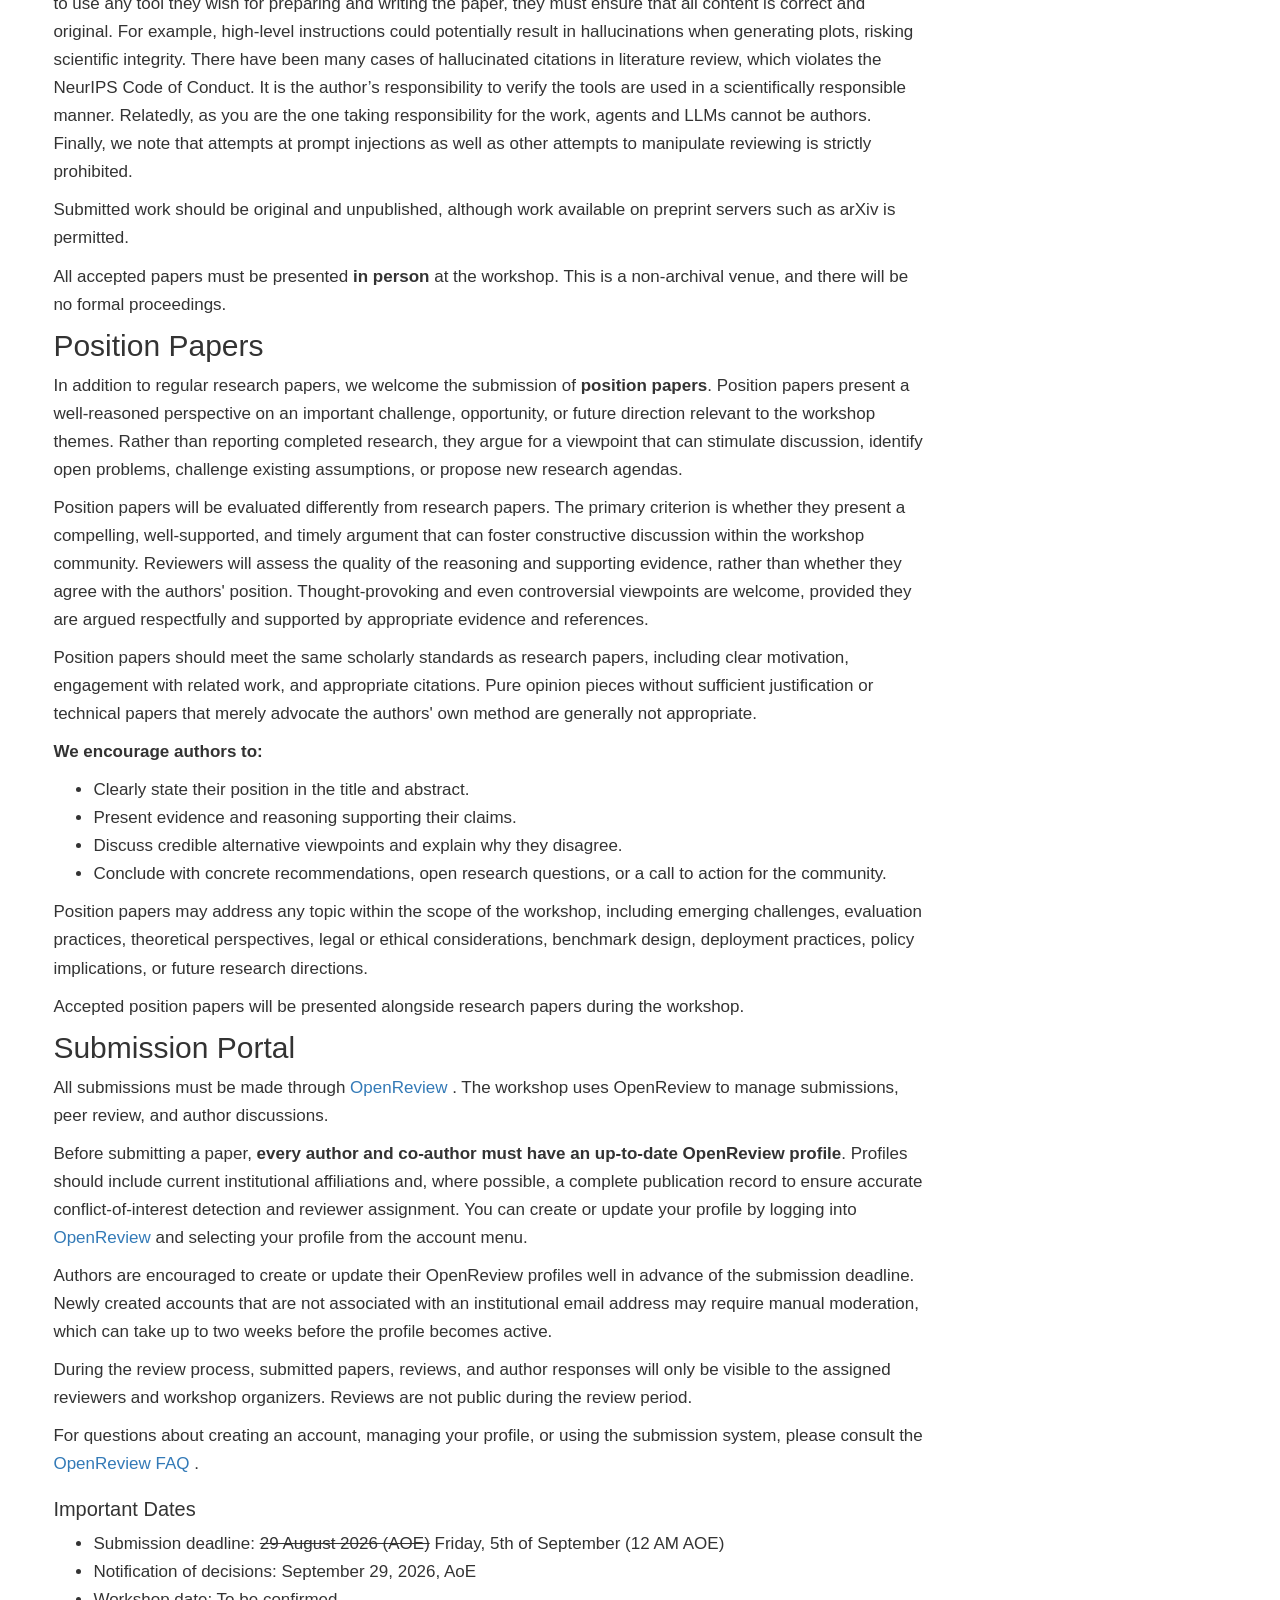
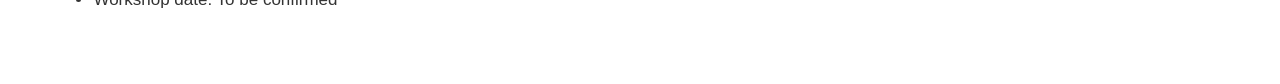
==== commit b2263d28: "Update submission deadline and important dates" ====
--- a/call_for_papers.html
+++ b/call_for_papers.html
@@ -22,7 +22,7 @@
     <h1>Privacy in the Era of Large Opaque Models</h1>
     <h2>Theoretical, Legal and Practical Perspectives</h2>
     <h2>NeurIPS 2026 Workshop | December 12 or 13 | Paris, France</h2>
-    <h3>Submission Deadline: 29 August 2026 (AOE)</h3>
+    <h3>Submission Deadline: <s>29 August 2026 (AOE)</s> Friday, 5th of September (12 AM AOE)</h3>
     <h3>Contact: <a href="mailto:">prilom.workshop@gmail.com</a></h3>
   </div>
 </div>
@@ -241,7 +241,7 @@
         <h3>Important Dates</h3>
 
         <ul>
-          <li>Submission deadline: August 29, 2026, Anywhere on Earth (AoE)</li>
+          <li>Submission deadline: <s>29 August 2026 (AOE)</s> Friday, 5th of September (12 AM AOE)</li>
           <li>Notification of decisions: September 29, 2026, AoE</li>
           <li>Workshop date: To be confirmed</li>
         </ul>
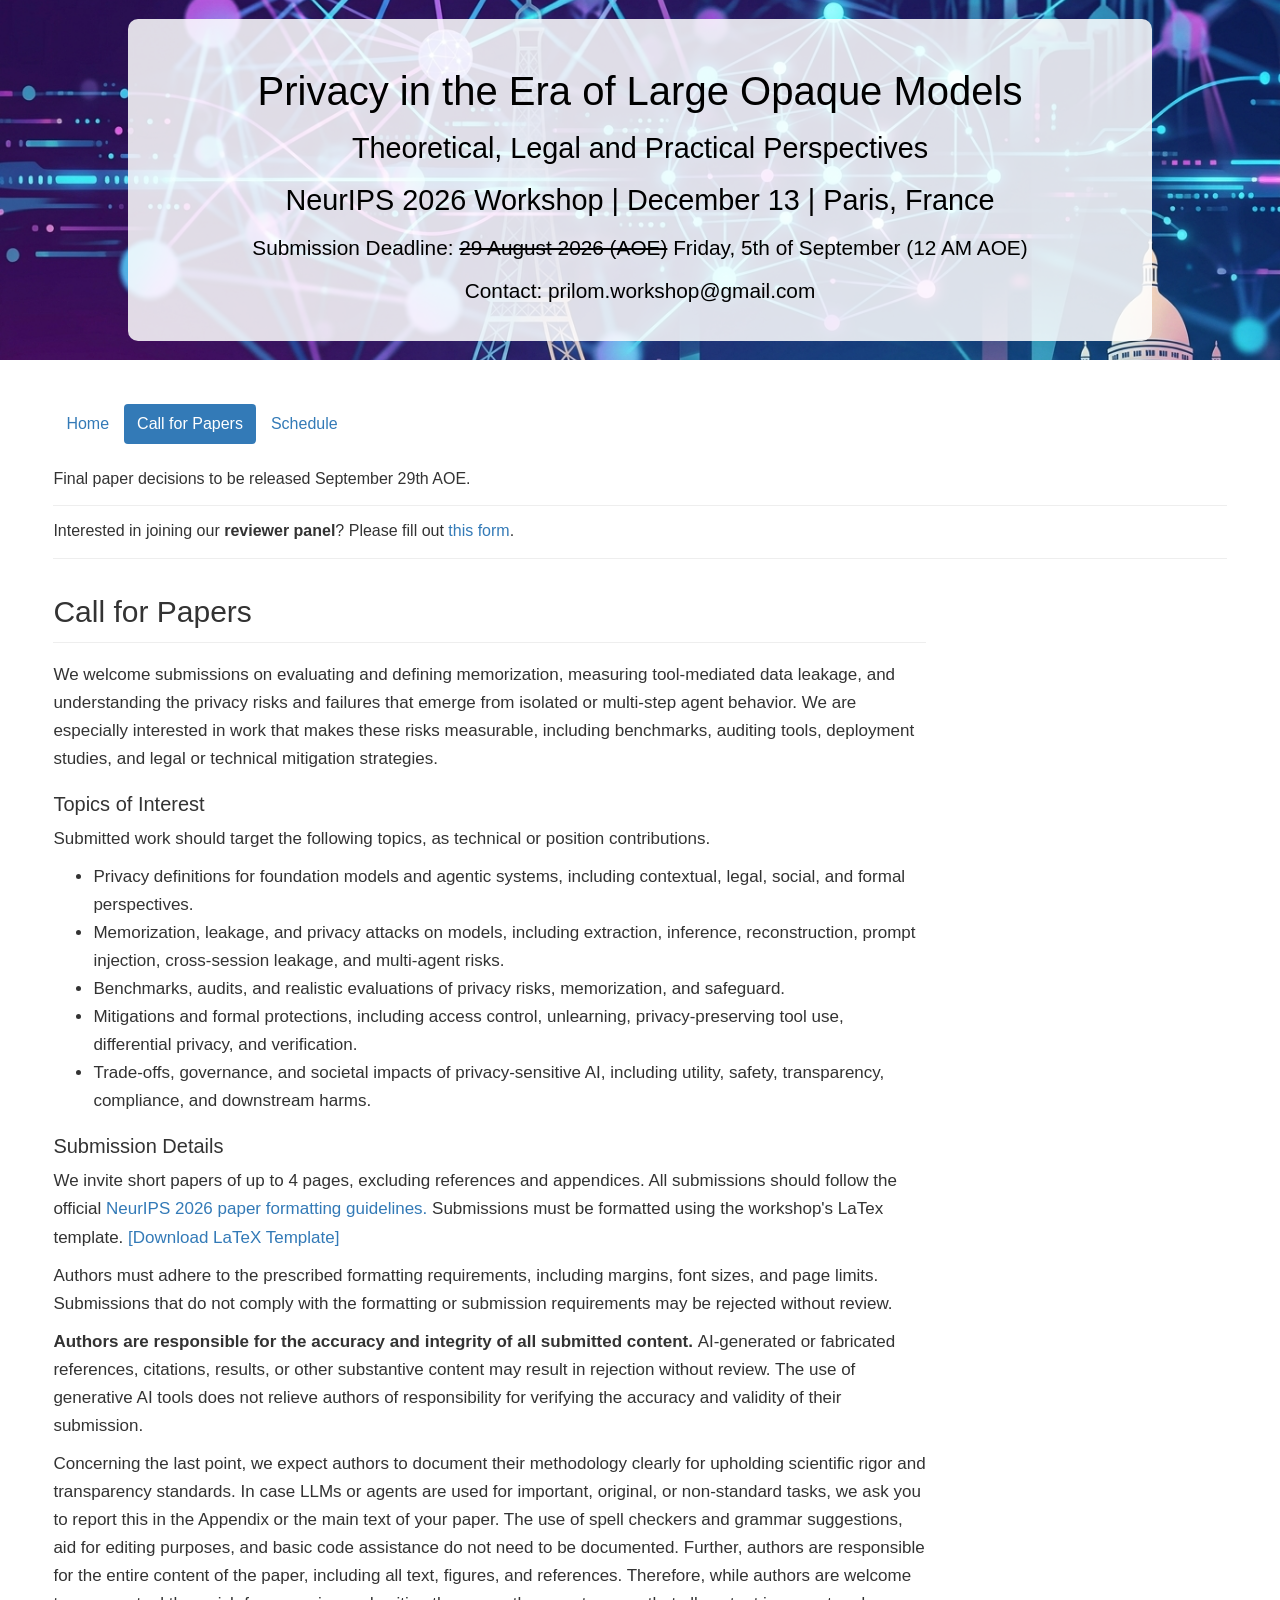
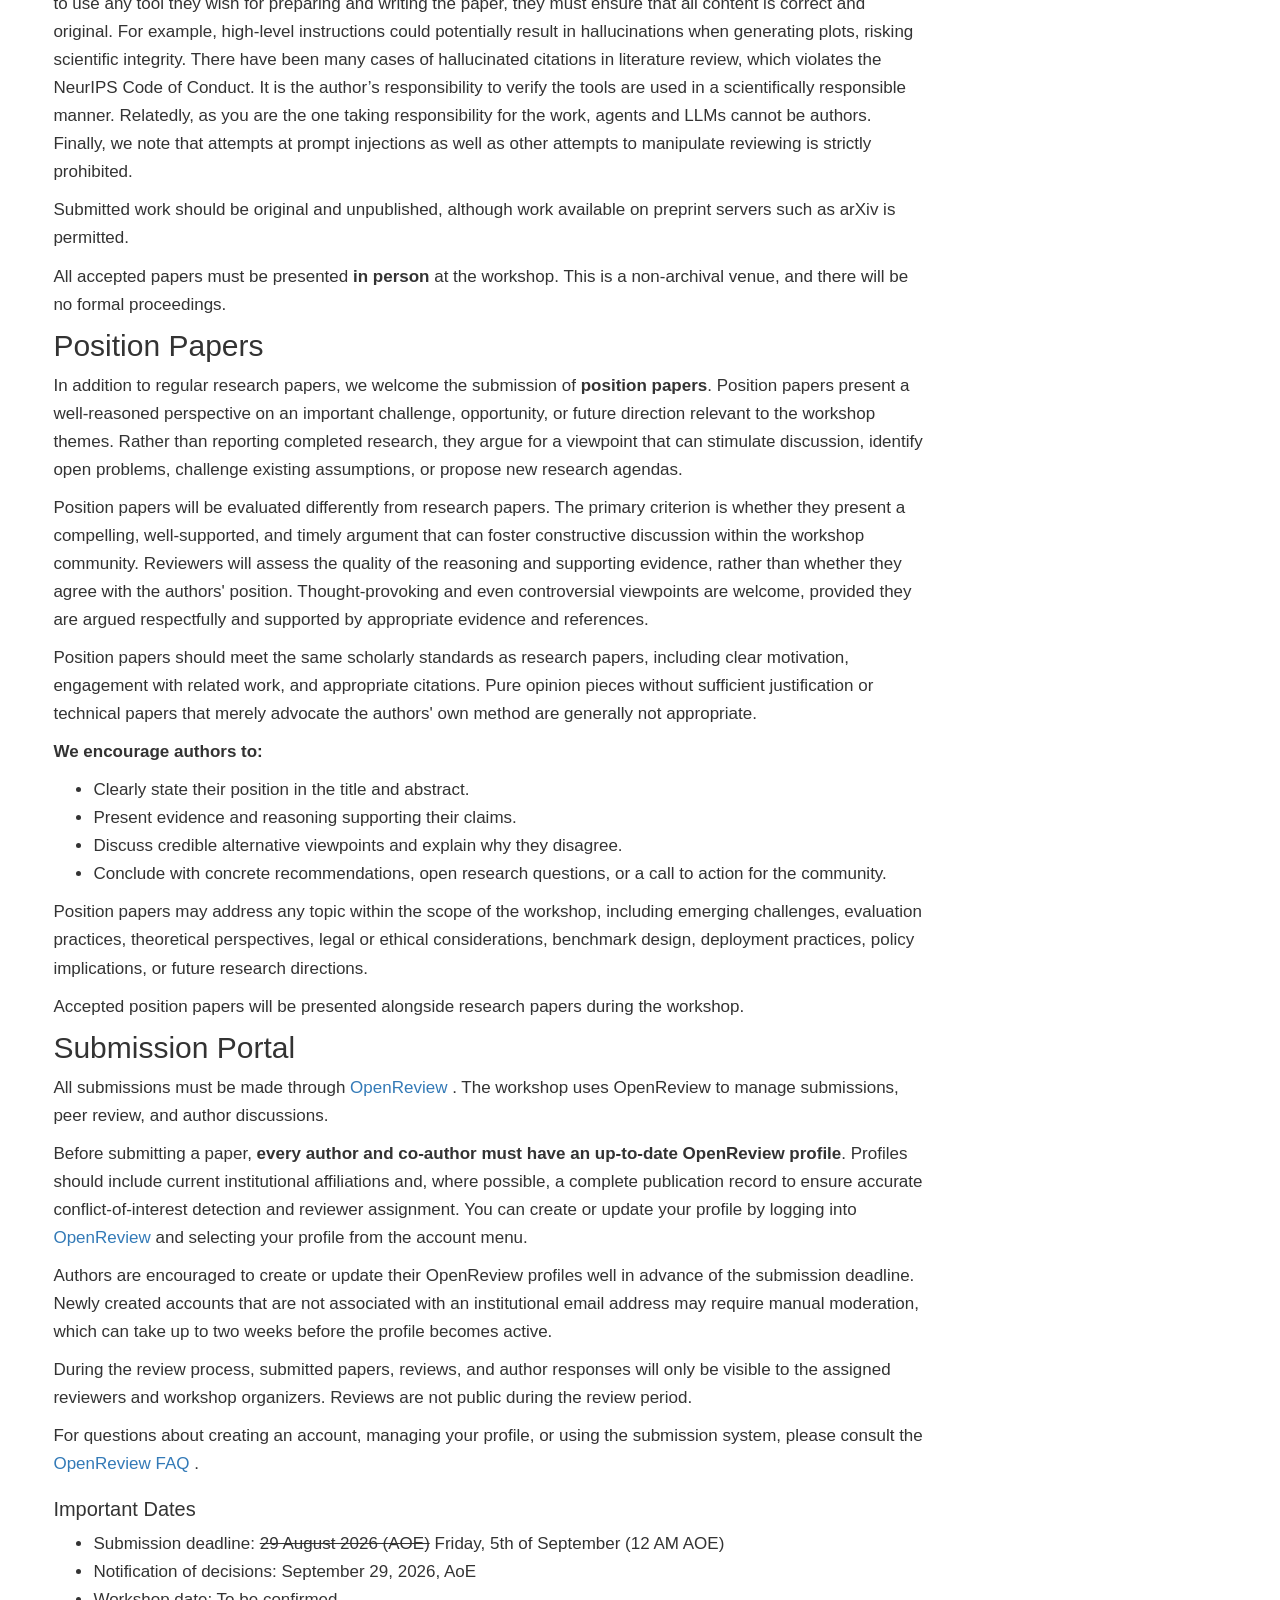
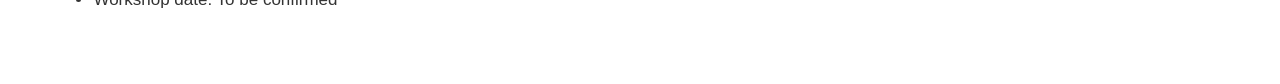
==== commit 1ca2bccf: "Update workshop date for NeurIPS 2026" ====
--- a/call_for_papers.html
+++ b/call_for_papers.html
@@ -21,7 +21,7 @@
   <div class="container">
     <h1>Privacy in the Era of Large Opaque Models</h1>
     <h2>Theoretical, Legal and Practical Perspectives</h2>
-    <h2>NeurIPS 2026 Workshop | December 12 or 13 | Paris, France</h2>
+    <h2>NeurIPS 2026 Workshop | December 13 | Paris, France</h2>
     <h3>Submission Deadline: <s>29 August 2026 (AOE)</s> Friday, 5th of September (12 AM AOE)</h3>
     <h3>Contact: <a href="mailto:">prilom.workshop@gmail.com</a></h3>
   </div>
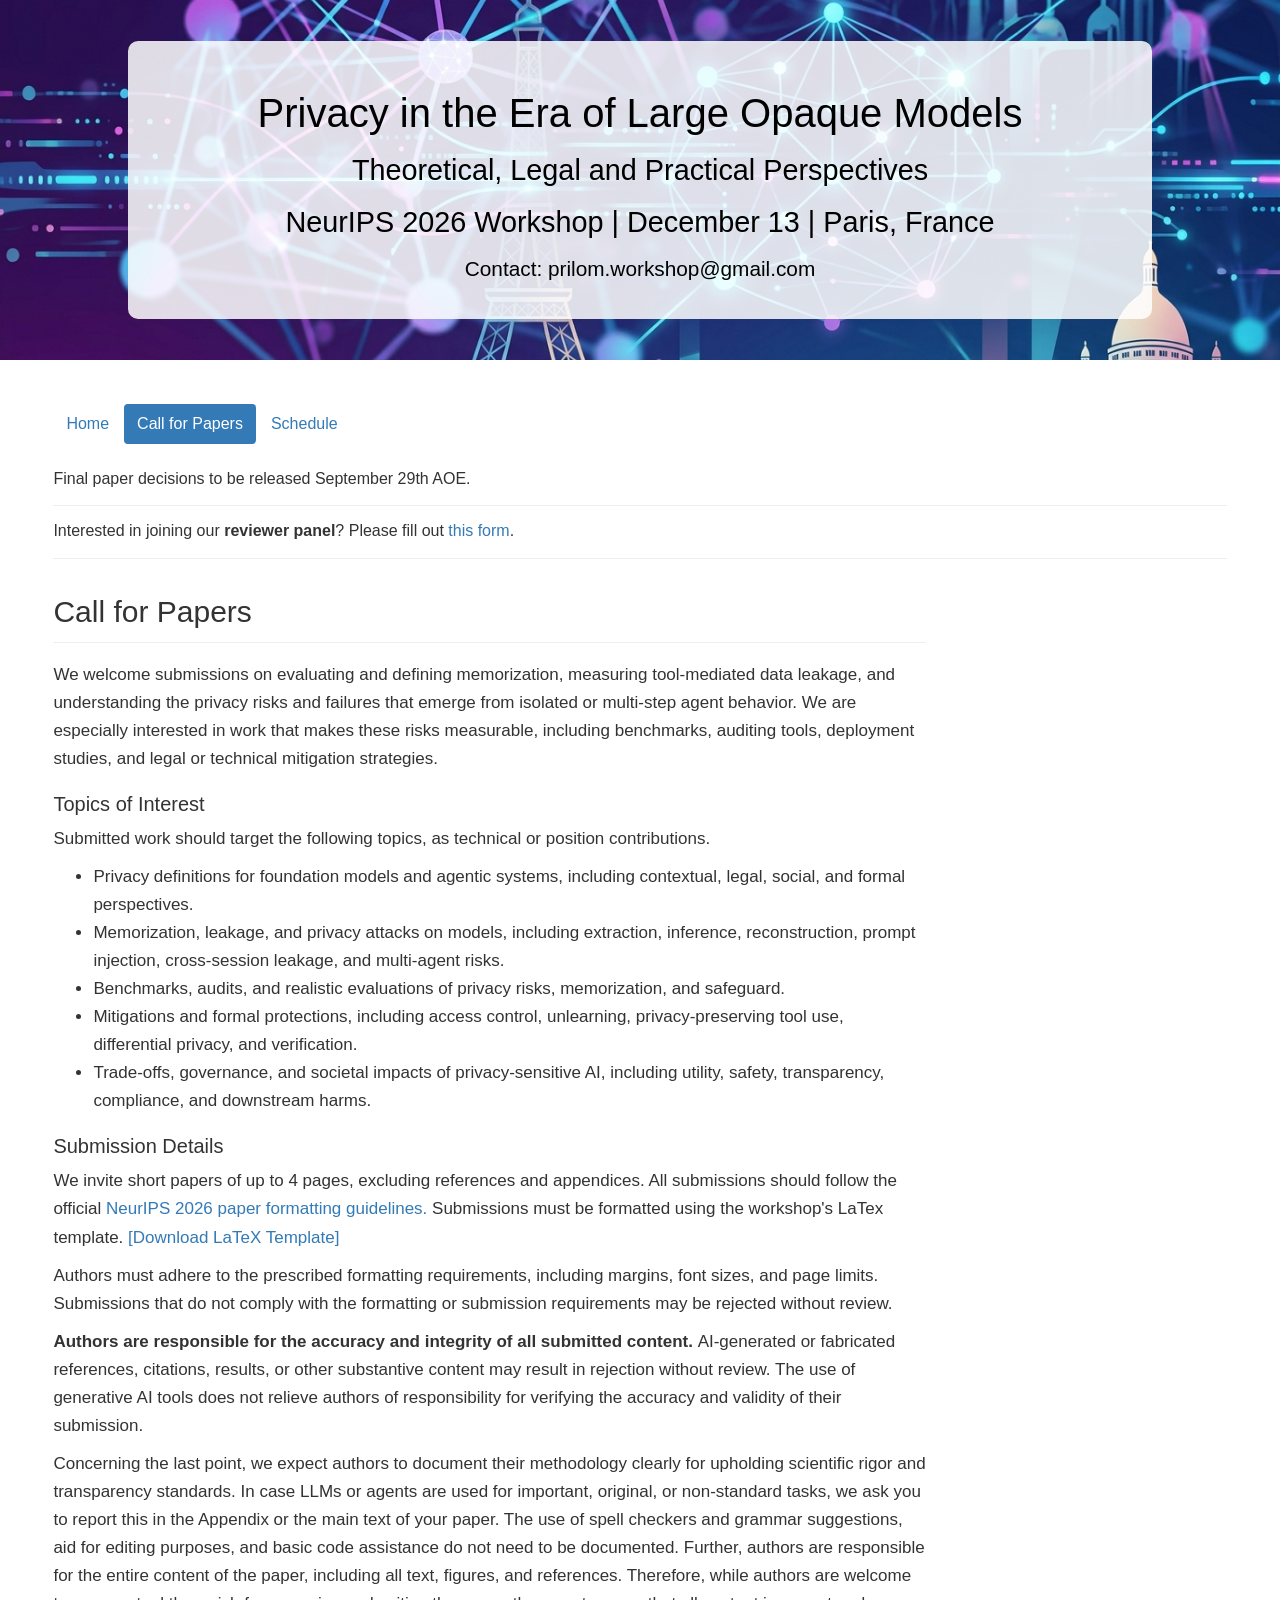
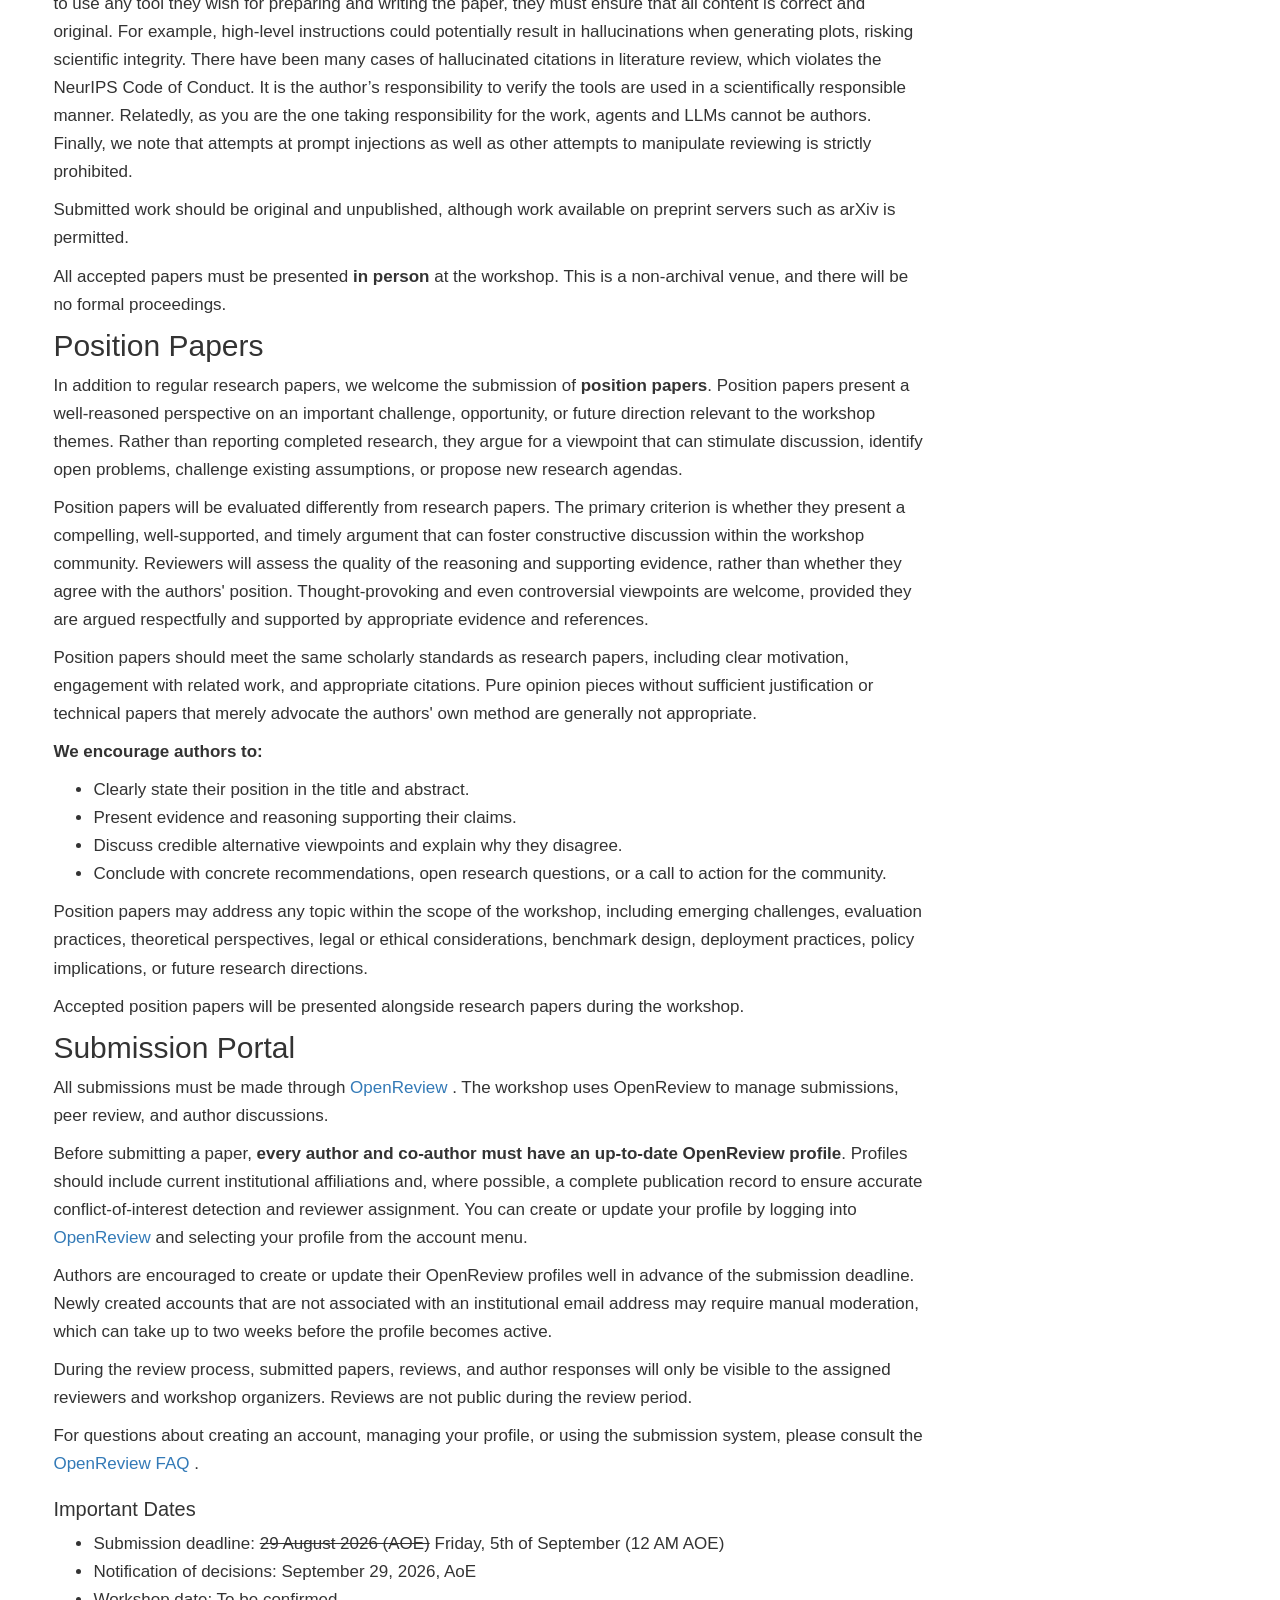
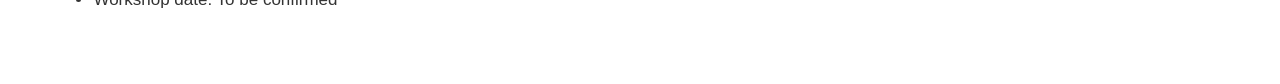
==== commit a7803641: "Update call_for_papers.html" ====
--- a/call_for_papers.html
+++ b/call_for_papers.html
@@ -22,7 +22,6 @@
     <h1>Privacy in the Era of Large Opaque Models</h1>
     <h2>Theoretical, Legal and Practical Perspectives</h2>
     <h2>NeurIPS 2026 Workshop | December 13 | Paris, France</h2>
-    <h3>Submission Deadline: <s>29 August 2026 (AOE)</s> Friday, 5th of September (12 AM AOE)</h3>
     <h3>Contact: <a href="mailto:">prilom.workshop@gmail.com</a></h3>
   </div>
 </div>
